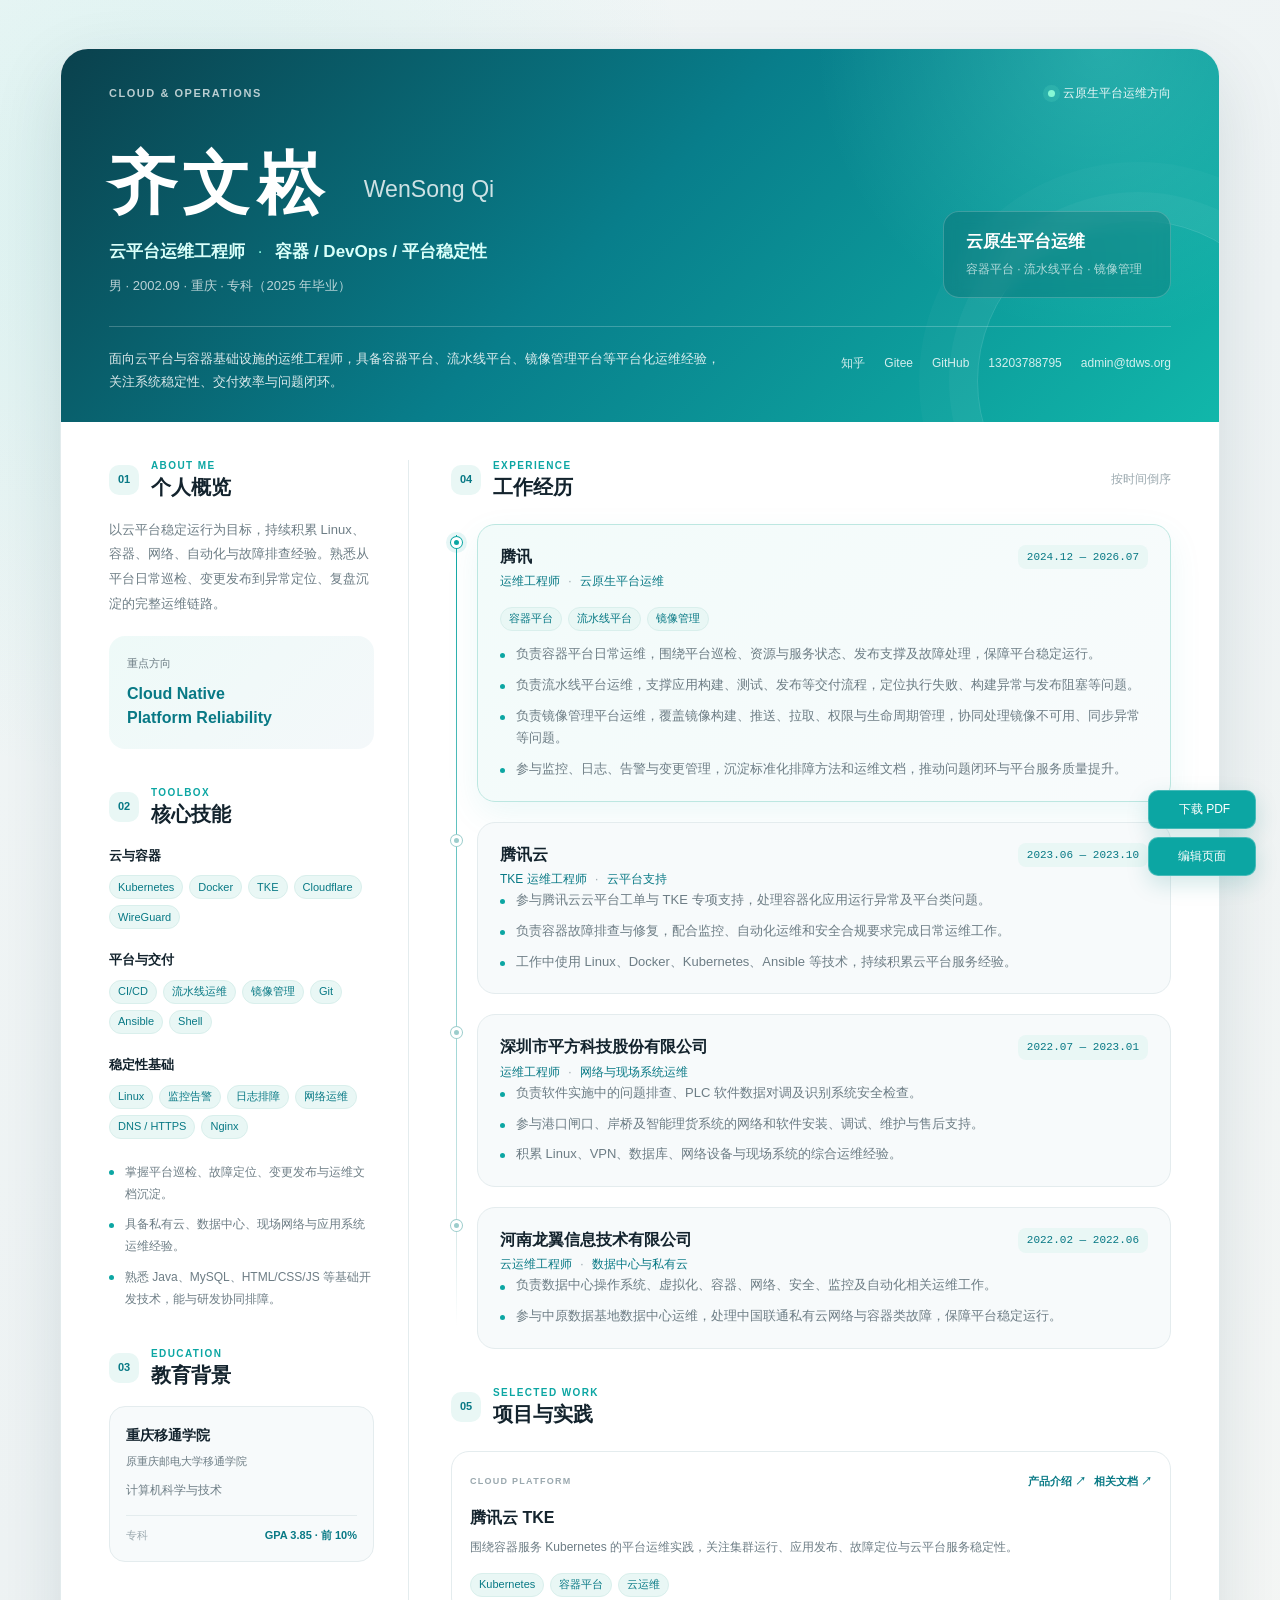
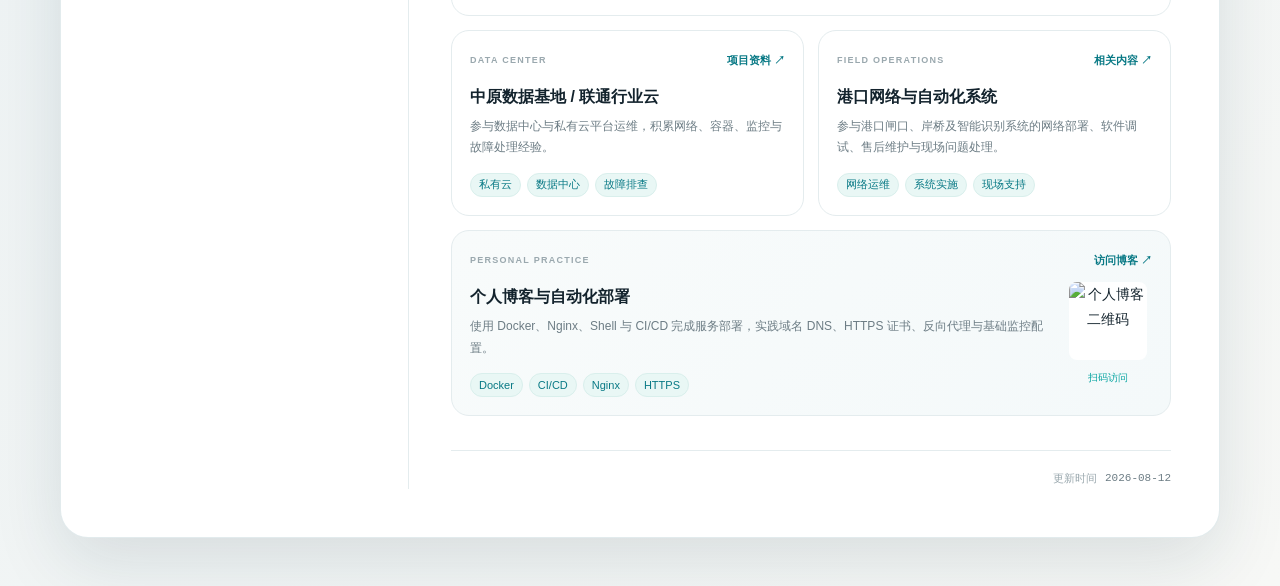
==== src/index.html @ b8928342 "Refresh resume for cloud operations role" ====
<!doctype html>
<html lang="zh-CN">

<head>
  <meta charset="UTF-8">
  <meta http-equiv="X-UA-Compatible" content="IE=edge">
  <meta name="viewport" content="width=device-width, initial-scale=1.0">
  <meta name="theme-color" content="#0c9e9f">
  <meta name="description" content="齐文崧的云平台运维工程师简历，关注容器平台、流水线平台、镜像管理与平台稳定性。">
  <title>简历 | 齐文崧 - 云平台运维工程师</title>
  <link rel="stylesheet" href="./css/reset.css">
  <link rel="stylesheet" href="./index.css">
</head>

<body>
  <main class="resume" id="resume">
    <header class="hero">
      <div class="hero-top">
        <span class="eyebrow">CLOUD &amp; OPERATIONS</span>
        <span class="availability"><i></i> 云原生平台运维方向</span>
      </div>

      <div class="hero-main">
        <div class="identity">
          <h1>齐文崧 <span>WenSong Qi</span></h1>
          <p class="hero-role">云平台运维工程师 <b>·</b> 容器 / DevOps / 平台稳定性</p>
          <p class="hero-meta">男 · 2002.09 · 重庆 · 专科（2025 年毕业）</p>
        </div>
        <div class="hero-focus">
          <strong>云原生平台运维</strong>
          <span>容器平台 · 流水线平台 · 镜像管理</span>
        </div>
      </div>

      <div class="hero-bottom">
        <p class="hero-summary">
          面向云平台与容器基础设施的运维工程师，具备容器平台、流水线平台、镜像管理平台等平台化运维经验，关注系统稳定性、交付效率与问题闭环。
        </p>
        <ul class="contact-list" aria-label="联系方式">
          <li>
            <a href="https://www.zhihu.com/people/tdws" target="_blank" rel="noreferrer" aria-label="知乎主页">
              <i class="iconfont icon-zhihu-circle-fill"></i><span>知乎</span>
            </a>
          </li>
          <li>
            <a href="https://gitee.com/wikiq" target="_blank" rel="noreferrer" aria-label="Gitee 主页">
              <i class="iconfont icon-gitee-fill-round"></i><span>Gitee</span>
            </a>
          </li>
          <li>
            <a href="https://github.com/ovws/resume" target="_blank" rel="noreferrer" aria-label="简历 GitHub 仓库">
              <i class="iconfont icon-github"></i><span>GitHub</span>
            </a>
          </li>
          <li>
            <a href="tel:13203788795" aria-label="电话 13203788795">
              <i class="iconfont icon-phone_circle_fill"></i><span>13203788795</span>
            </a>
          </li>
          <li>
            <a href="mailto:admin@tdws.org" aria-label="邮件 admin@tdws.org">
              <i class="iconfont icon-mail4"></i><span>admin@tdws.org</span>
            </a>
          </li>
        </ul>
      </div>
    </header>

    <div class="resume-body">
      <aside class="sidebar">
        <section class="section profile-section" aria-labelledby="profile-title">
          <div class="section-heading">
            <span class="section-index">01</span>
            <div>
              <p class="section-kicker">ABOUT ME</p>
              <h2 id="profile-title">个人概览</h2>
            </div>
          </div>
          <p class="profile-copy">
            以云平台稳定运行为目标，持续积累 Linux、容器、网络、自动化与故障排查经验。熟悉从平台日常巡检、变更发布到异常定位、复盘沉淀的完整运维链路。
          </p>
          <div class="direction-card">
            <span>重点方向</span>
            <strong>Cloud Native<br>Platform Reliability</strong>
          </div>
        </section>

        <section class="section" aria-labelledby="skills-title">
          <div class="section-heading">
            <span class="section-index">02</span>
            <div>
              <p class="section-kicker">TOOLBOX</p>
              <h2 id="skills-title">核心技能</h2>
            </div>
          </div>

          <div class="skill-group">
            <h3>云与容器</h3>
            <div class="skill-tags">
              <span>Kubernetes</span><span>Docker</span><span>TKE</span><span>Cloudflare</span><span>WireGuard</span>
            </div>
          </div>
          <div class="skill-group">
            <h3>平台与交付</h3>
            <div class="skill-tags">
              <span>CI/CD</span><span>流水线运维</span><span>镜像管理</span><span>Git</span><span>Ansible</span><span>Shell</span>
            </div>
          </div>
          <div class="skill-group">
            <h3>稳定性基础</h3>
            <div class="skill-tags">
              <span>Linux</span><span>监控告警</span><span>日志排障</span><span>网络运维</span><span>DNS / HTTPS</span><span>Nginx</span>
            </div>
          </div>
          <ul class="skill-list">
            <li>掌握平台巡检、故障定位、变更发布与运维文档沉淀。</li>
            <li>具备私有云、数据中心、现场网络与应用系统运维经验。</li>
            <li>熟悉 Java、MySQL、HTML/CSS/JS 等基础开发技术，能与研发协同排障。</li>
          </ul>
        </section>

        <section class="section education-section" aria-labelledby="education-title">
          <div class="section-heading">
            <span class="section-index">03</span>
            <div>
              <p class="section-kicker">EDUCATION</p>
              <h2 id="education-title">教育背景</h2>
            </div>
          </div>
          <div class="education-card">
            <a href="https://www.cqytu.com/about/" target="_blank" rel="noreferrer">
              重庆移通学院<br><span>原重庆邮电大学移通学院</span>
            </a>
            <p>计算机科学与技术</p>
            <div class="education-meta"><span>专科</span><strong>GPA 3.85 · 前 10%</strong></div>
          </div>
        </section>
      </aside>

      <div class="main-column">
        <section class="section experience-section" id="experience" aria-labelledby="experience-title">
          <div class="section-heading section-heading-main">
            <span class="section-index">04</span>
            <div>
              <p class="section-kicker">EXPERIENCE</p>
              <h2 id="experience-title">工作经历</h2>
            </div>
            <span class="section-note">按时间倒序</span>
          </div>

          <div class="timeline">
            <article class="timeline-item featured">
              <span class="timeline-dot"></span>
              <div class="timeline-card">
                <div class="card-head">
                  <div>
                    <h3>腾讯</h3>
                    <p>运维工程师 <span>·</span> 云原生平台运维</p>
                  </div>
                  <time>2024.12 — 2026.07</time>
                </div>
                <div class="tag-row"><span>容器平台</span><span>流水线平台</span><span>镜像管理</span></div>
                <ul class="detail-list">
                  <li>负责容器平台日常运维，围绕平台巡检、资源与服务状态、发布支撑及故障处理，保障平台稳定运行。</li>
                  <li>负责流水线平台运维，支撑应用构建、测试、发布等交付流程，定位执行失败、构建异常与发布阻塞等问题。</li>
                  <li>负责镜像管理平台运维，覆盖镜像构建、推送、拉取、权限与生命周期管理，协同处理镜像不可用、同步异常等问题。</li>
                  <li>参与监控、日志、告警与变更管理，沉淀标准化排障方法和运维文档，推动问题闭环与平台服务质量提升。</li>
                </ul>
              </div>
            </article>

            <article class="timeline-item">
              <span class="timeline-dot"></span>
              <div class="timeline-card">
                <div class="card-head">
                  <div>
                    <h3>腾讯云</h3>
                    <p>TKE 运维工程师 <span>·</span> 云平台支持</p>
                  </div>
                  <time>2023.06 — 2023.10</time>
                </div>
                <ul class="detail-list">
                  <li>参与腾讯云云平台工单与 TKE 专项支持，处理容器化应用运行异常及平台类问题。</li>
                  <li>负责容器故障排查与修复，配合监控、自动化运维和安全合规要求完成日常运维工作。</li>
                  <li>工作中使用 Linux、Docker、Kubernetes、Ansible 等技术，持续积累云平台服务经验。</li>
                </ul>
              </div>
            </article>

            <article class="timeline-item">
              <span class="timeline-dot"></span>
              <div class="timeline-card">
                <div class="card-head">
                  <div>
                    <h3>深圳市平方科技股份有限公司</h3>
                    <p>运维工程师 <span>·</span> 网络与现场系统运维</p>
                  </div>
                  <time>2022.07 — 2023.01</time>
                </div>
                <ul class="detail-list">
                  <li>负责软件实施中的问题排查、PLC 软件数据对调及识别系统安全检查。</li>
                  <li>参与港口闸口、岸桥及智能理货系统的网络和软件安装、调试、维护与售后支持。</li>
                  <li>积累 Linux、VPN、数据库、网络设备与现场系统的综合运维经验。</li>
                </ul>
              </div>
            </article>

            <article class="timeline-item">
              <span class="timeline-dot"></span>
              <div class="timeline-card">
                <div class="card-head">
                  <div>
                    <h3>河南龙翼信息技术有限公司</h3>
                    <p>云运维工程师 <span>·</span> 数据中心与私有云</p>
                  </div>
                  <time>2022.02 — 2022.06</time>
                </div>
                <ul class="detail-list">
                  <li>负责数据中心操作系统、虚拟化、容器、网络、安全、监控及自动化相关运维工作。</li>
                  <li>参与中原数据基地数据中心运维，处理中国联通私有云网络与容器类故障，保障平台稳定运行。</li>
                </ul>
              </div>
            </article>
          </div>
        </section>

        <section class="section projects-section" id="projects" aria-labelledby="projects-title">
          <div class="section-heading section-heading-main">
            <span class="section-index">05</span>
            <div>
              <p class="section-kicker">SELECTED WORK</p>
              <h2 id="projects-title">项目与实践</h2>
            </div>
          </div>

          <div class="project-grid">
            <article class="project-card project-card-wide">
              <div class="project-card-top">
                <span class="project-type">CLOUD PLATFORM</span>
                <div class="project-links">
                  <a href="https://cloud.tencent.com/product/tke" target="_blank" rel="noreferrer">产品介绍 ↗</a>
                  <a href="https://cloud.tencent.com/document/product/457/32316" target="_blank" rel="noreferrer">相关文档 ↗</a>
                </div>
              </div>
              <h3>腾讯云 TKE</h3>
              <p>围绕容器服务 Kubernetes 的平台运维实践，关注集群运行、应用发布、故障定位与云平台服务稳定性。</p>
              <div class="tag-row"><span>Kubernetes</span><span>容器平台</span><span>云运维</span></div>
            </article>

            <article class="project-card">
              <div class="project-card-top">
                <span class="project-type">DATA CENTER</span>
                <div class="project-links"><a href="https://www.hnti.cn/a/204" target="_blank" rel="noreferrer">项目资料 ↗</a></div>
              </div>
              <h3>中原数据基地 / 联通行业云</h3>
              <p>参与数据中心与私有云平台运维，积累网络、容器、监控与故障处理经验。</p>
              <div class="tag-row"><span>私有云</span><span>数据中心</span><span>故障排查</span></div>
            </article>

            <article class="project-card">
              <div class="project-card-top">
                <span class="project-type">FIELD OPERATIONS</span>
                <div class="project-links"><a href="https://www.sz.gov.cn/cn/xxgk/zfxxgj/tpxw/content/post_10830443.html" target="_blank" rel="noreferrer">相关内容 ↗</a></div>
              </div>
              <h3>港口网络与自动化系统</h3>
              <p>参与港口闸口、岸桥及智能识别系统的网络部署、软件调试、售后维护与现场问题处理。</p>
              <div class="tag-row"><span>网络运维</span><span>系统实施</span><span>现场支持</span></div>
            </article>

            <article class="project-card project-card-wide project-card-blog">
              <div class="project-card-top">
                <span class="project-type">PERSONAL PRACTICE</span>
                <div class="project-links"><a href="https://www.loser.dev/" target="_blank" rel="noreferrer">访问博客 ↗</a></div>
              </div>
              <div class="blog-content">
                <div>
                  <h3>个人博客与自动化部署</h3>
                  <p>使用 Docker、Nginx、Shell 与 CI/CD 完成服务部署，实践域名 DNS、HTTPS 证书、反向代理与基础监控配置。</p>
                  <div class="tag-row"><span>Docker</span><span>CI/CD</span><span>Nginx</span><span>HTTPS</span></div>
                </div>
                <div class="qr-box">
                  <img src="img/resume/dasabi.png" alt="个人博客二维码">
                  <span>扫码访问</span>
                </div>
              </div>
            </article>
          </div>
        </section>

        <footer class="resume-footer">
          <span>更新时间</span>
          <strong id="updateTime">2026-08-12</strong>
        </footer>
      </div>
    </div>
  </main>

  <div class="action-bar" aria-label="简历操作">
    <a class="action-button" href="./QiWenSong-yunwei.pdf" download>
      <i class="iconfont icon-pdf"></i>下载 PDF
    </a>
    <button class="action-button edit" type="button">编辑页面</button>
  </div>

  <script src="./index.js"></script>
</body>

</html>
---- src/index.css ----
@import "iconfont/iconfont.css";

:root {
  --accent: #0ca6a3;
  --accent-dark: #087985;
  --accent-soft: #e9f7f5;
  --ink: #13232d;
  --muted: #6d7d85;
  --muted-light: #9aa8ae;
  --line: #e4ecee;
  --surface: #f7fafb;
  --white: #ffffff;
  --shadow: 0 24px 70px rgba(20, 53, 62, 0.12);
}

* {
  box-sizing: border-box;
}

html {
  scroll-behavior: smooth;
}

body {
  min-width: 320px;
  margin: 0;
  padding: 48px 20px;
  color: var(--ink);
  background:
    radial-gradient(circle at 12% 10%, rgba(42, 207, 191, 0.12), transparent 25%),
    linear-gradient(135deg, #f2f7f7 0%, #eef3f4 45%, #f7f8f6 100%);
  font-family: Inter, "PingFang SC", "Microsoft YaHei", "Helvetica Neue", Arial, sans-serif;
  font-size: 14px;
  line-height: 1.75;
  -webkit-font-smoothing: antialiased;
}

a {
  color: inherit;
  text-decoration: none;
}

button {
  font: inherit;
}

.resume {
  position: relative;
  max-width: 1160px;
  margin: 0 auto;
  overflow: hidden;
  border: 1px solid rgba(223, 233, 235, 0.9);
  border-radius: 28px;
  background: var(--white);
  box-shadow: var(--shadow);
}

.hero {
  position: relative;
  overflow: hidden;
  padding: 34px 48px 28px;
  color: var(--white);
  background:
    radial-gradient(circle at 90% 0%, rgba(133, 255, 238, 0.22), transparent 26%),
    linear-gradient(135deg, #0a414d 0%, #087e8b 48%, #11b7aa 100%);
}

.hero::after {
  position: absolute;
  right: -80px;
  bottom: -120px;
  width: 320px;
  height: 320px;
  border: 1px solid rgba(255, 255, 255, 0.14);
  border-radius: 50%;
  content: "";
  box-shadow: 0 0 0 28px rgba(255, 255, 255, 0.035), 0 0 0 58px rgba(255, 255, 255, 0.025);
}

.hero-top,
.hero-main,
.hero-bottom {
  position: relative;
  z-index: 1;
}

.hero-top,
.hero-bottom {
  display: flex;
  align-items: center;
  justify-content: space-between;
  gap: 24px;
}

.eyebrow,
.project-type,
.section-kicker {
  letter-spacing: 0.14em;
  text-transform: uppercase;
}

.eyebrow {
  color: rgba(255, 255, 255, 0.72);
  font-size: 11px;
  font-weight: 700;
}

.availability {
  display: inline-flex;
  align-items: center;
  gap: 8px;
  color: rgba(255, 255, 255, 0.9);
  font-size: 12px;
}

.availability i {
  display: inline-block;
  width: 7px;
  height: 7px;
  border-radius: 50%;
  background: #86f8d5;
  box-shadow: 0 0 0 5px rgba(134, 248, 213, 0.12);
}

.hero-main {
  display: grid;
  grid-template-columns: minmax(0, 1fr) auto;
  align-items: end;
  gap: 32px;
  padding: 44px 0 28px;
}

.identity h1 {
  margin: 0;
  font-size: clamp(42px, 6vw, 68px);
  font-weight: 700;
  letter-spacing: 0.08em;
  line-height: 1.05;
}

.identity h1 span {
  margin-left: 10px;
  color: rgba(255, 255, 255, 0.8);
  font-size: 0.34em;
  font-weight: 400;
  letter-spacing: 0;
  vertical-align: middle;
}

.hero-role {
  margin: 18px 0 8px;
  color: #d9fffa;
  font-size: 17px;
  font-weight: 600;
}

.hero-role b {
  padding: 0 8px;
  color: #85f8df;
  font-weight: 400;
}

.hero-meta {
  margin: 0;
  color: rgba(255, 255, 255, 0.72);
  font-size: 13px;
}

.hero-focus {
  min-width: 228px;
  padding: 18px 22px;
  border: 1px solid rgba(255, 255, 255, 0.2);
  border-radius: 16px;
  background: rgba(0, 46, 55, 0.18);
  backdrop-filter: blur(8px);
}

.hero-focus strong,
.hero-focus span {
  display: block;
}

.hero-focus strong {
  font-size: 17px;
  line-height: 1.4;
}

.hero-focus span {
  margin-top: 6px;
  color: rgba(255, 255, 255, 0.68);
  font-size: 12px;
  line-height: 1.6;
}

.hero-bottom {
  padding-top: 20px;
  border-top: 1px solid rgba(255, 255, 255, 0.22);
  align-items: flex-start;
}

.hero-summary {
  max-width: 620px;
  margin: 0;
  color: rgba(255, 255, 255, 0.86);
  font-size: 13px;
  line-height: 1.8;
}

.contact-list {
  display: flex;
  flex-wrap: wrap;
  justify-content: flex-end;
  gap: 8px 14px;
  max-width: 370px;
  margin: 0;
  padding: 0;
  list-style: none;
}

.contact-list a {
  display: inline-flex;
  align-items: center;
  gap: 5px;
  color: rgba(255, 255, 255, 0.82);
  font-size: 12px;
  transition: color 0.2s ease, transform 0.2s ease;
}

.contact-list a:hover {
  color: var(--white);
  transform: translateY(-1px);
}

.contact-list i {
  font-size: 17px;
}

.resume-body {
  display: grid;
  grid-template-columns: 300px minmax(0, 1fr);
  gap: 0;
  padding: 38px 48px 48px;
}

.sidebar {
  padding-right: 34px;
  border-right: 1px solid var(--line);
}

.main-column {
  min-width: 0;
  padding-left: 42px;
}

.section + .section {
  margin-top: 38px;
}

.section-heading {
  display: flex;
  align-items: center;
  gap: 12px;
  margin-bottom: 18px;
}

.section-heading-main {
  margin-bottom: 24px;
}

.section-index {
  display: inline-flex;
  align-items: center;
  justify-content: center;
  width: 30px;
  height: 30px;
  flex: 0 0 30px;
  border-radius: 10px;
  color: var(--accent-dark);
  background: var(--accent-soft);
  font-size: 11px;
  font-weight: 700;
}

.section-kicker {
  margin: 0 0 2px;
  color: var(--accent);
  font-size: 10px;
  font-weight: 700;
  line-height: 1.2;
}

.section-heading h2 {
  margin: 0;
  color: var(--ink);
  font-size: 20px;
  font-weight: 700;
  line-height: 1.3;
}

.section-note {
  margin-left: auto;
  color: var(--muted-light);
  font-size: 12px;
}

.profile-copy {
  margin: 0;
  color: var(--muted);
  font-size: 13px;
  line-height: 1.9;
}

.direction-card {
  margin-top: 20px;
  padding: 18px;
  border-radius: 16px;
  background: linear-gradient(135deg, #eefaf8 0%, #f4f8fa 100%);
}

.direction-card span {
  display: block;
  margin-bottom: 8px;
  color: var(--muted);
  font-size: 11px;
}

.direction-card strong {
  color: var(--accent-dark);
  font-size: 16px;
  line-height: 1.45;
}

.skill-group + .skill-group {
  margin-top: 20px;
}

.skill-group h3 {
  margin: 0 0 8px;
  color: var(--ink);
  font-size: 13px;
  font-weight: 700;
}

.skill-tags,
.tag-row {
  display: flex;
  flex-wrap: wrap;
  gap: 6px;
}

.skill-tags span,
.tag-row span {
  display: inline-flex;
  align-items: center;
  min-height: 24px;
  padding: 2px 8px;
  border: 1px solid #d9efec;
  border-radius: 999px;
  color: var(--accent-dark);
  background: var(--accent-soft);
  font-size: 11px;
  line-height: 1.4;
}

.skill-list,
.detail-list {
  margin: 0;
  padding: 0;
  list-style: none;
}

.skill-list {
  margin-top: 22px;
}

.skill-list li,
.detail-list li {
  position: relative;
  padding-left: 16px;
  color: var(--muted);
}

.skill-list li {
  font-size: 12px;
  line-height: 1.85;
}

.skill-list li + li,
.detail-list li + li {
  margin-top: 8px;
}

.skill-list li::before,
.detail-list li::before {
  position: absolute;
  top: 0.78em;
  left: 0;
  width: 5px;
  height: 5px;
  border-radius: 50%;
  background: var(--accent);
  content: "";
}

.education-card {
  padding: 16px;
  border: 1px solid var(--line);
  border-radius: 16px;
  background: var(--surface);
}

.education-card a {
  color: var(--ink);
  font-size: 14px;
  font-weight: 700;
  line-height: 1.6;
}

.education-card a:hover {
  color: var(--accent-dark);
}

.education-card a span {
  color: var(--muted);
  font-size: 11px;
  font-weight: 400;
}

.education-card p {
  margin: 8px 0 14px;
  color: var(--muted);
  font-size: 12px;
}

.education-meta {
  display: flex;
  justify-content: space-between;
  gap: 10px;
  padding-top: 10px;
  border-top: 1px solid var(--line);
  color: var(--muted-light);
  font-size: 11px;
}

.education-meta strong {
  color: var(--accent-dark);
  font-weight: 700;
}

.timeline {
  position: relative;
}

.timeline::before {
  position: absolute;
  top: 11px;
  bottom: 24px;
  left: 5px;
  width: 1px;
  background: linear-gradient(to bottom, var(--accent), #d8e9e9 88%, transparent);
  content: "";
}

.timeline-item {
  position: relative;
  padding: 0 0 20px 26px;
}

.timeline-item:last-child {
  padding-bottom: 0;
}

.timeline-dot {
  position: absolute;
  top: 13px;
  left: 0;
  width: 11px;
  height: 11px;
  border: 3px solid var(--white);
  border-radius: 50%;
  background: #9ccdcc;
  box-shadow: 0 0 0 1px #9ccdcc;
}

.timeline-item.featured .timeline-dot {
  background: var(--accent);
  box-shadow: 0 0 0 1px var(--accent), 0 0 0 5px rgba(12, 166, 163, 0.1);
}

.timeline-card {
  padding: 20px 22px;
  border: 1px solid var(--line);
  border-radius: 18px;
  background: var(--surface);
  transition: border-color 0.2s ease, box-shadow 0.2s ease, transform 0.2s ease;
}

.timeline-card:hover,
.project-card:hover {
  border-color: #b9dfdb;
  box-shadow: 0 12px 28px rgba(15, 108, 111, 0.08);
  transform: translateY(-2px);
}

.timeline-item.featured .timeline-card {
  border-color: #bce7e1;
  background: linear-gradient(135deg, #f2fbfa 0%, #f8fbfc 100%);
  box-shadow: 0 12px 34px rgba(12, 166, 163, 0.08);
}

.card-head {
  display: flex;
  align-items: flex-start;
  justify-content: space-between;
  gap: 20px;
}

.card-head h3,
.project-card h3 {
  margin: 0;
  color: var(--ink);
  font-size: 16px;
  font-weight: 700;
  line-height: 1.45;
}

.card-head p {
  margin: 4px 0 0;
  color: var(--accent-dark);
  font-size: 12px;
  line-height: 1.6;
}

.card-head p span {
  padding: 0 5px;
  color: var(--muted-light);
}

.card-head time {
  flex: 0 0 auto;
  padding: 4px 9px;
  border-radius: 8px;
  color: var(--accent-dark);
  background: var(--accent-soft);
  font-family: "SFMono-Regular", Consolas, monospace;
  font-size: 11px;
  line-height: 1.5;
  white-space: nowrap;
}

.timeline-card .tag-row {
  margin: 16px 0 12px;
}

.detail-list li {
  font-size: 13px;
  line-height: 1.75;
}

.projects-section {
  margin-top: 44px;
}

.project-grid {
  display: grid;
  grid-template-columns: repeat(2, minmax(0, 1fr));
  gap: 14px;
}

.project-card {
  min-width: 0;
  padding: 18px;
  border: 1px solid var(--line);
  border-radius: 18px;
  background: var(--white);
  transition: border-color 0.2s ease, box-shadow 0.2s ease, transform 0.2s ease;
}

.project-card-wide {
  grid-column: span 2;
}

.project-card-top {
  display: flex;
  align-items: center;
  justify-content: space-between;
  gap: 10px;
  min-height: 24px;
}

.project-type {
  color: var(--muted-light);
  font-size: 9px;
  font-weight: 700;
}

.project-links {
  display: flex;
  flex-wrap: wrap;
  justify-content: flex-end;
  gap: 8px;
}

.project-links a {
  color: var(--accent-dark);
  font-size: 11px;
  font-weight: 600;
}

.project-links a:hover {
  text-decoration: underline;
}

.project-card h3 {
  margin-top: 12px;
}

.project-card p {
  margin: 8px 0 14px;
  color: var(--muted);
  font-size: 12px;
  line-height: 1.8;
}

.project-card-blog {
  background: linear-gradient(135deg, #f8fbfb, #f4f9fa);
}

.blog-content {
  display: grid;
  grid-template-columns: minmax(0, 1fr) 88px;
  align-items: center;
  gap: 18px;
}

.qr-box {
  text-align: center;
}

.qr-box img {
  display: block;
  width: 78px;
  height: 78px;
  margin: 0 auto 4px;
  border-radius: 8px;
  background: var(--white);
}

.qr-box span {
  color: var(--accent);
  font-size: 10px;
}

.resume-footer {
  display: flex;
  justify-content: flex-end;
  gap: 8px;
  margin-top: 34px;
  padding-top: 18px;
  border-top: 1px solid var(--line);
  color: var(--muted-light);
  font-size: 11px;
}

.resume-footer strong {
  color: var(--muted);
  font-family: "SFMono-Regular", Consolas, monospace;
  font-weight: 500;
}

.action-bar {
  position: fixed;
  right: 24px;
  bottom: 24px;
  z-index: 10;
  display: flex;
  flex-direction: column;
  gap: 8px;
}

.action-button {
  display: inline-flex;
  align-items: center;
  justify-content: center;
  min-width: 108px;
  padding: 8px 13px;
  border: 1px solid rgba(255, 255, 255, 0.24);
  border-radius: 10px;
  color: var(--white);
  background: var(--accent);
  box-shadow: 0 8px 22px rgba(12, 126, 128, 0.18);
  cursor: pointer;
  font-size: 12px;
  transition: transform 0.2s ease, background 0.2s ease;
}

.action-button:hover {
  background: var(--accent-dark);
  transform: translateY(-2px);
}

.action-button i {
  margin-right: 5px;
  font-size: 15px;
}

.action-button.on-edit {
  color: var(--ink);
  background: #edf1f2;
  box-shadow: none;
}

@media (max-width: 980px) {
  body {
    padding: 0;
  }

  .resume {
    border-radius: 0;
  }

  .resume-body {
    grid-template-columns: 1fr;
  }

  .sidebar {
    padding-right: 0;
    padding-bottom: 34px;
    border-right: 0;
    border-bottom: 1px solid var(--line);
  }

  .main-column {
    padding-top: 38px;
    padding-left: 0;
  }
}

@media (max-width: 680px) {
  body {
    font-size: 13px;
  }

  .hero {
    padding: 28px 22px 24px;
  }

  .hero-top,
  .hero-bottom {
    align-items: flex-start;
    flex-direction: column;
    gap: 12px;
  }

  .hero-main {
    grid-template-columns: 1fr;
    gap: 20px;
    padding: 40px 0 24px;
  }

  .identity h1 {
    font-size: 46px;
  }

  .identity h1 span {
    display: block;
    margin: 10px 0 0;
    font-size: 20px;
  }

  .hero-role {
    font-size: 15px;
  }

  .hero-focus {
    min-width: 0;
  }

  .hero-summary {
    font-size: 12px;
  }

  .contact-list {
    justify-content: flex-start;
    max-width: none;
  }

  .contact-list a span {
    display: none;
  }

  .contact-list a {
    justify-content: center;
    width: 34px;
    height: 34px;
    border: 1px solid rgba(255, 255, 255, 0.2);
    border-radius: 10px;
  }

  .resume-body {
    padding: 30px 22px 40px;
  }

  .main-column {
    padding-top: 30px;
  }

  .section + .section,
  .projects-section {
    margin-top: 32px;
  }

  .section-heading-main {
    margin-bottom: 18px;
  }

  .card-head {
    display: block;
  }

  .card-head time {
    display: inline-block;
    margin-top: 10px;
  }

  .timeline-card {
    padding: 17px;
  }

  .detail-list li {
    font-size: 12px;
  }

  .project-grid {
    grid-template-columns: 1fr;
  }

  .project-card-wide {
    grid-column: span 1;
  }

  .project-card-top {
    align-items: flex-start;
    flex-direction: column;
  }

  .project-links {
    justify-content: flex-start;
  }

  .blog-content {
    grid-template-columns: minmax(0, 1fr) 78px;
    gap: 10px;
  }

  .qr-box img {
    width: 66px;
    height: 66px;
  }

  .action-bar {
    right: 12px;
    bottom: 12px;
  }

  .action-button {
    min-width: 94px;
    padding: 7px 10px;
    font-size: 11px;
  }
}

@media print {
  @page {
    size: A4;
    margin: 12mm;
  }

  body {
    padding: 0;
    background: var(--white);
  }

  .resume {
    max-width: none;
    border: 0;
    border-radius: 0;
    box-shadow: none;
  }

  .hero {
    print-color-adjust: exact;
    -webkit-print-color-adjust: exact;
  }

  .action-bar {
    display: none;
  }

  .timeline-card,
  .project-card,
  .direction-card,
  .education-card {
    break-inside: avoid;
    box-shadow: none;
  }

  .timeline-card:hover,
  .project-card:hover {
    transform: none;
  }
}
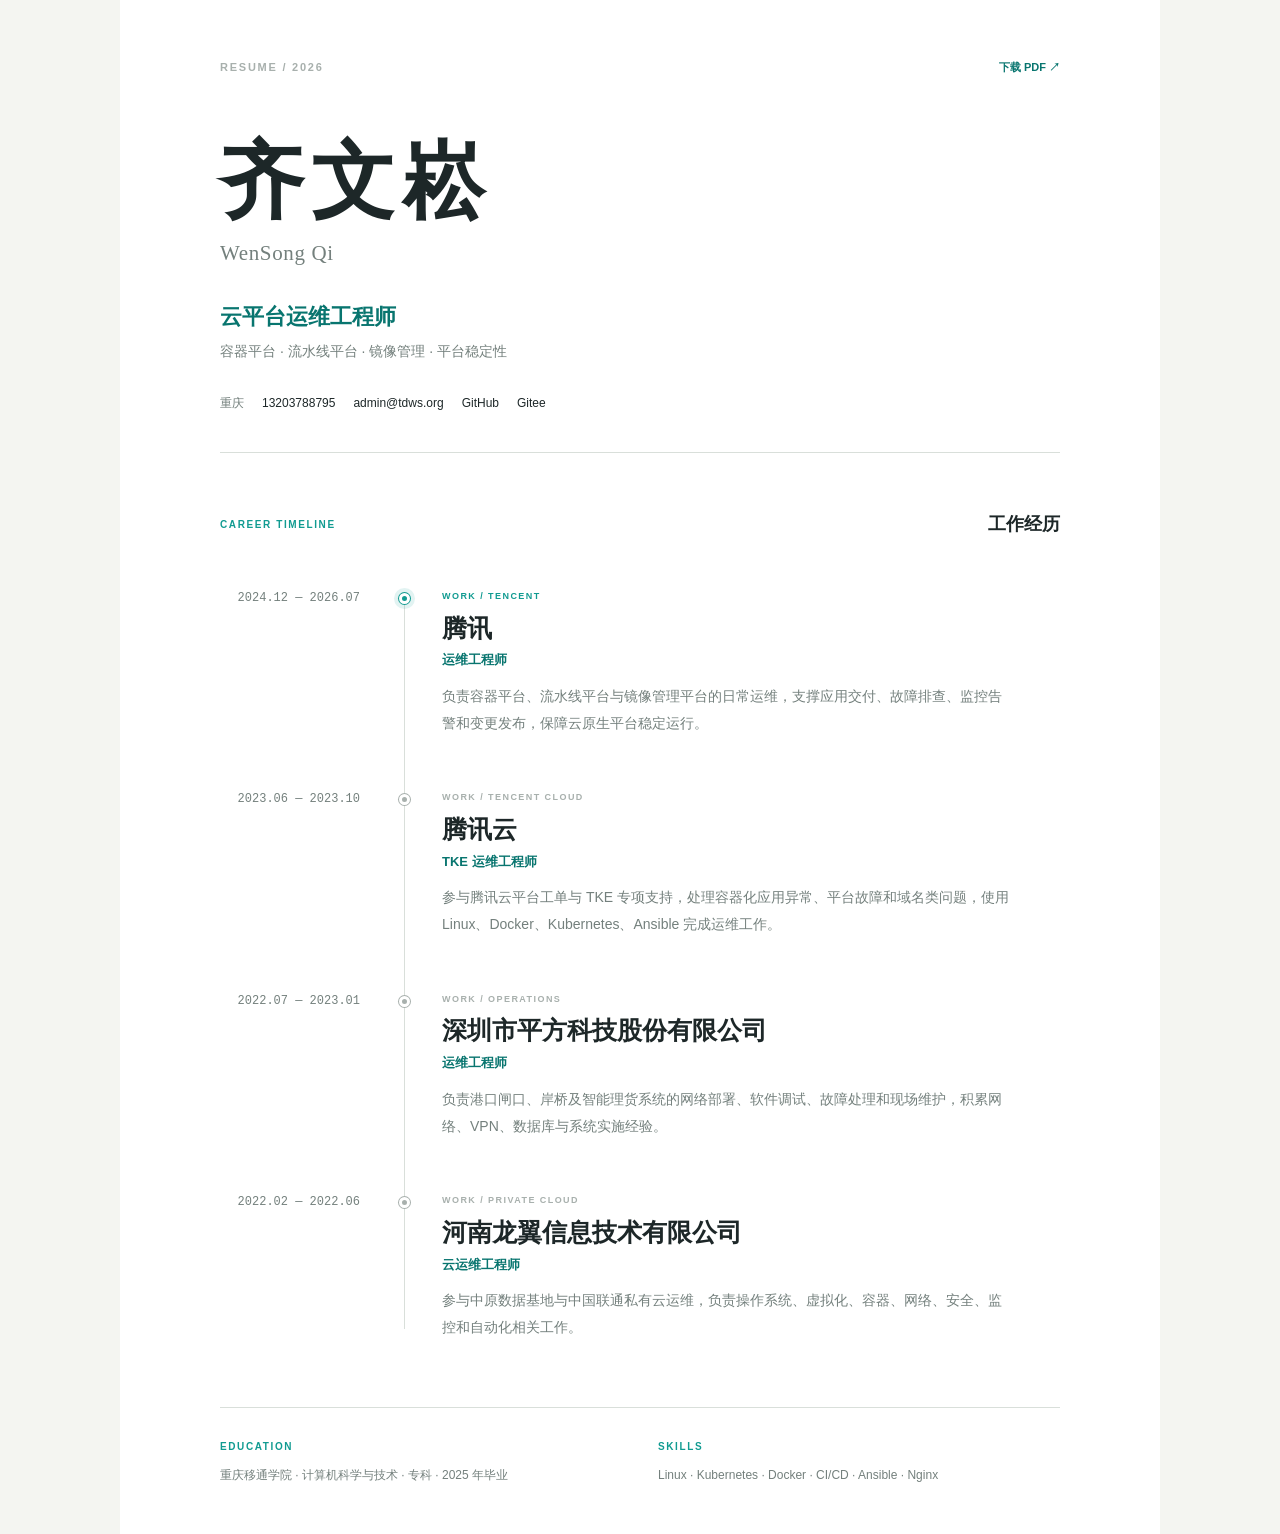
==== commit 8cf5244e: "Simplify resume into a timeline" ====
--- a/src/index.html
+++ b/src/index.html
@@ -3,306 +3,99 @@
 
 <head>
   <meta charset="UTF-8">
-  <meta http-equiv="X-UA-Compatible" content="IE=edge">
   <meta name="viewport" content="width=device-width, initial-scale=1.0">
-  <meta name="theme-color" content="#0c9e9f">
-  <meta name="description" content="齐文崧的云平台运维工程师简历，关注容器平台、流水线平台、镜像管理与平台稳定性。">
-  <title>简历 | 齐文崧 - 云平台运维工程师</title>
-  <link rel="stylesheet" href="./css/reset.css">
+  <meta name="theme-color" content="#f4f5f1">
+  <meta name="description" content="齐文崧的云平台运维工程师职业时间轴。">
+  <title>齐文崧 | 云平台运维工程师</title>
   <link rel="stylesheet" href="./index.css">
 </head>
 
 <body>
-  <main class="resume" id="resume">
-    <header class="hero">
-      <div class="hero-top">
-        <span class="eyebrow">CLOUD &amp; OPERATIONS</span>
-        <span class="availability"><i></i> 云原生平台运维方向</span>
+  <main class="timeline-page">
+    <header class="intro">
+      <div class="intro-topline">
+        <span>RESUME / 2026</span>
+        <a href="./QiWenSong-yunwei.pdf" download>下载 PDF ↗</a>
       </div>
 
-      <div class="hero-main">
-        <div class="identity">
-          <h1>齐文崧 <span>WenSong Qi</span></h1>
-          <p class="hero-role">云平台运维工程师 <b>·</b> 容器 / DevOps / 平台稳定性</p>
-          <p class="hero-meta">男 · 2002.09 · 重庆 · 专科（2025 年毕业）</p>
-        </div>
-        <div class="hero-focus">
-          <strong>云原生平台运维</strong>
-          <span>容器平台 · 流水线平台 · 镜像管理</span>
-        </div>
-      </div>
+      <h1>齐文崧</h1>
+      <p class="name-en">WenSong Qi</p>
+      <p class="role">云平台运维工程师</p>
+      <p class="focus">容器平台 · 流水线平台 · 镜像管理 · 平台稳定性</p>
 
-      <div class="hero-bottom">
-        <p class="hero-summary">
-          面向云平台与容器基础设施的运维工程师，具备容器平台、流水线平台、镜像管理平台等平台化运维经验，关注系统稳定性、交付效率与问题闭环。
-        </p>
-        <ul class="contact-list" aria-label="联系方式">
-          <li>
-            <a href="https://www.zhihu.com/people/tdws" target="_blank" rel="noreferrer" aria-label="知乎主页">
-              <i class="iconfont icon-zhihu-circle-fill"></i><span>知乎</span>
-            </a>
-          </li>
-          <li>
-            <a href="https://gitee.com/wikiq" target="_blank" rel="noreferrer" aria-label="Gitee 主页">
-              <i class="iconfont icon-gitee-fill-round"></i><span>Gitee</span>
-            </a>
-          </li>
-          <li>
-            <a href="https://github.com/ovws/resume" target="_blank" rel="noreferrer" aria-label="简历 GitHub 仓库">
-              <i class="iconfont icon-github"></i><span>GitHub</span>
-            </a>
-          </li>
-          <li>
-            <a href="tel:13203788795" aria-label="电话 13203788795">
-              <i class="iconfont icon-phone_circle_fill"></i><span>13203788795</span>
-            </a>
-          </li>
-          <li>
-            <a href="mailto:admin@tdws.org" aria-label="邮件 admin@tdws.org">
-              <i class="iconfont icon-mail4"></i><span>admin@tdws.org</span>
-            </a>
-          </li>
-        </ul>
+      <div class="contact-line">
+        <span>重庆</span>
+        <a href="tel:13203788795">13203788795</a>
+        <a href="mailto:admin@tdws.org">admin@tdws.org</a>
+        <a href="https://github.com/ovws/resume" target="_blank" rel="noreferrer">GitHub</a>
+        <a href="https://gitee.com/wikiq" target="_blank" rel="noreferrer">Gitee</a>
       </div>
     </header>
 
-    <div class="resume-body">
-      <aside class="sidebar">
-        <section class="section profile-section" aria-labelledby="profile-title">
-          <div class="section-heading">
-            <span class="section-index">01</span>
-            <div>
-              <p class="section-kicker">ABOUT ME</p>
-              <h2 id="profile-title">个人概览</h2>
-            </div>
+    <section class="timeline" aria-labelledby="timeline-title">
+      <div class="timeline-heading">
+        <span class="timeline-label">CAREER TIMELINE</span>
+        <h2 id="timeline-title">工作经历</h2>
+      </div>
+
+      <div class="timeline-list">
+        <article class="timeline-entry current">
+          <time datetime="2024-12">2024.12 — 2026.07</time>
+          <span class="timeline-dot" aria-hidden="true"></span>
+          <div class="entry-content">
+            <p class="entry-type">WORK / TENCENT</p>
+            <h3>腾讯</h3>
+            <p class="entry-role">运维工程师</p>
+            <p class="entry-summary">负责容器平台、流水线平台与镜像管理平台的日常运维，支撑应用交付、故障排查、监控告警和变更发布，保障云原生平台稳定运行。</p>
           </div>
-          <p class="profile-copy">
-            以云平台稳定运行为目标，持续积累 Linux、容器、网络、自动化与故障排查经验。熟悉从平台日常巡检、变更发布到异常定位、复盘沉淀的完整运维链路。
-          </p>
-          <div class="direction-card">
-            <span>重点方向</span>
-            <strong>Cloud Native<br>Platform Reliability</strong>
+        </article>
+
+        <article class="timeline-entry">
+          <time datetime="2023-06">2023.06 — 2023.10</time>
+          <span class="timeline-dot" aria-hidden="true"></span>
+          <div class="entry-content">
+            <p class="entry-type">WORK / TENCENT CLOUD</p>
+            <h3>腾讯云</h3>
+            <p class="entry-role">TKE 运维工程师</p>
+            <p class="entry-summary">参与腾讯云平台工单与 TKE 专项支持，处理容器化应用异常、平台故障和域名类问题，使用 Linux、Docker、Kubernetes、Ansible 完成运维工作。</p>
           </div>
-        </section>
+        </article>
 
-        <section class="section" aria-labelledby="skills-title">
-          <div class="section-heading">
-            <span class="section-index">02</span>
-            <div>
-              <p class="section-kicker">TOOLBOX</p>
-              <h2 id="skills-title">核心技能</h2>
-            </div>
+        <article class="timeline-entry">
+          <time datetime="2022-07">2022.07 — 2023.01</time>
+          <span class="timeline-dot" aria-hidden="true"></span>
+          <div class="entry-content">
+            <p class="entry-type">WORK / OPERATIONS</p>
+            <h3>深圳市平方科技股份有限公司</h3>
+            <p class="entry-role">运维工程师</p>
+            <p class="entry-summary">负责港口闸口、岸桥及智能理货系统的网络部署、软件调试、故障处理和现场维护，积累网络、VPN、数据库与系统实施经验。</p>
           </div>
+        </article>
 
-          <div class="skill-group">
-            <h3>云与容器</h3>
-            <div class="skill-tags">
-              <span>Kubernetes</span><span>Docker</span><span>TKE</span><span>Cloudflare</span><span>WireGuard</span>
-            </div>
+        <article class="timeline-entry">
+          <time datetime="2022-02">2022.02 — 2022.06</time>
+          <span class="timeline-dot" aria-hidden="true"></span>
+          <div class="entry-content">
+            <p class="entry-type">WORK / PRIVATE CLOUD</p>
+            <h3>河南龙翼信息技术有限公司</h3>
+            <p class="entry-role">云运维工程师</p>
+            <p class="entry-summary">参与中原数据基地与中国联通私有云运维，负责操作系统、虚拟化、容器、网络、安全、监控和自动化相关工作。</p>
           </div>
-          <div class="skill-group">
-            <h3>平台与交付</h3>
-            <div class="skill-tags">
-              <span>CI/CD</span><span>流水线运维</span><span>镜像管理</span><span>Git</span><span>Ansible</span><span>Shell</span>
-            </div>
-          </div>
-          <div class="skill-group">
-            <h3>稳定性基础</h3>
-            <div class="skill-tags">
-              <span>Linux</span><span>监控告警</span><span>日志排障</span><span>网络运维</span><span>DNS / HTTPS</span><span>Nginx</span>
-            </div>
-          </div>
-          <ul class="skill-list">
-            <li>掌握平台巡检、故障定位、变更发布与运维文档沉淀。</li>
-            <li>具备私有云、数据中心、现场网络与应用系统运维经验。</li>
-            <li>熟悉 Java、MySQL、HTML/CSS/JS 等基础开发技术，能与研发协同排障。</li>
-          </ul>
-        </section>
+        </article>
+      </div>
+    </section>
 
-        <section class="section education-section" aria-labelledby="education-title">
-          <div class="section-heading">
-            <span class="section-index">03</span>
-            <div>
-              <p class="section-kicker">EDUCATION</p>
-              <h2 id="education-title">教育背景</h2>
-            </div>
-          </div>
-          <div class="education-card">
-            <a href="https://www.cqytu.com/about/" target="_blank" rel="noreferrer">
-              重庆移通学院<br><span>原重庆邮电大学移通学院</span>
-            </a>
-            <p>计算机科学与技术</p>
-            <div class="education-meta"><span>专科</span><strong>GPA 3.85 · 前 10%</strong></div>
-          </div>
-        </section>
-      </aside>
-
-      <div class="main-column">
-        <section class="section experience-section" id="experience" aria-labelledby="experience-title">
-          <div class="section-heading section-heading-main">
-            <span class="section-index">04</span>
-            <div>
-              <p class="section-kicker">EXPERIENCE</p>
-              <h2 id="experience-title">工作经历</h2>
-            </div>
-            <span class="section-note">按时间倒序</span>
-          </div>
-
-          <div class="timeline">
-            <article class="timeline-item featured">
-              <span class="timeline-dot"></span>
-              <div class="timeline-card">
-                <div class="card-head">
-                  <div>
-                    <h3>腾讯</h3>
-                    <p>运维工程师 <span>·</span> 云原生平台运维</p>
-                  </div>
-                  <time>2024.12 — 2026.07</time>
-                </div>
-                <div class="tag-row"><span>容器平台</span><span>流水线平台</span><span>镜像管理</span></div>
-                <ul class="detail-list">
-                  <li>负责容器平台日常运维，围绕平台巡检、资源与服务状态、发布支撑及故障处理，保障平台稳定运行。</li>
-                  <li>负责流水线平台运维，支撑应用构建、测试、发布等交付流程，定位执行失败、构建异常与发布阻塞等问题。</li>
-                  <li>负责镜像管理平台运维，覆盖镜像构建、推送、拉取、权限与生命周期管理，协同处理镜像不可用、同步异常等问题。</li>
-                  <li>参与监控、日志、告警与变更管理，沉淀标准化排障方法和运维文档，推动问题闭环与平台服务质量提升。</li>
-                </ul>
-              </div>
-            </article>
-
-            <article class="timeline-item">
-              <span class="timeline-dot"></span>
-              <div class="timeline-card">
-                <div class="card-head">
-                  <div>
-                    <h3>腾讯云</h3>
-                    <p>TKE 运维工程师 <span>·</span> 云平台支持</p>
-                  </div>
-                  <time>2023.06 — 2023.10</time>
-                </div>
-                <ul class="detail-list">
-                  <li>参与腾讯云云平台工单与 TKE 专项支持，处理容器化应用运行异常及平台类问题。</li>
-                  <li>负责容器故障排查与修复，配合监控、自动化运维和安全合规要求完成日常运维工作。</li>
-                  <li>工作中使用 Linux、Docker、Kubernetes、Ansible 等技术，持续积累云平台服务经验。</li>
-                </ul>
-              </div>
-            </article>
-
-            <article class="timeline-item">
-              <span class="timeline-dot"></span>
-              <div class="timeline-card">
-                <div class="card-head">
-                  <div>
-                    <h3>深圳市平方科技股份有限公司</h3>
-                    <p>运维工程师 <span>·</span> 网络与现场系统运维</p>
-                  </div>
-                  <time>2022.07 — 2023.01</time>
-                </div>
-                <ul class="detail-list">
-                  <li>负责软件实施中的问题排查、PLC 软件数据对调及识别系统安全检查。</li>
-                  <li>参与港口闸口、岸桥及智能理货系统的网络和软件安装、调试、维护与售后支持。</li>
-                  <li>积累 Linux、VPN、数据库、网络设备与现场系统的综合运维经验。</li>
-                </ul>
-              </div>
-            </article>
-
-            <article class="timeline-item">
-              <span class="timeline-dot"></span>
-              <div class="timeline-card">
-                <div class="card-head">
-                  <div>
-                    <h3>河南龙翼信息技术有限公司</h3>
-                    <p>云运维工程师 <span>·</span> 数据中心与私有云</p>
-                  </div>
-                  <time>2022.02 — 2022.06</time>
-                </div>
-                <ul class="detail-list">
-                  <li>负责数据中心操作系统、虚拟化、容器、网络、安全、监控及自动化相关运维工作。</li>
-                  <li>参与中原数据基地数据中心运维，处理中国联通私有云网络与容器类故障，保障平台稳定运行。</li>
-                </ul>
-              </div>
-            </article>
-          </div>
-        </section>
-
-        <section class="section projects-section" id="projects" aria-labelledby="projects-title">
-          <div class="section-heading section-heading-main">
-            <span class="section-index">05</span>
-            <div>
-              <p class="section-kicker">SELECTED WORK</p>
-              <h2 id="projects-title">项目与实践</h2>
-            </div>
-          </div>
-
-          <div class="project-grid">
-            <article class="project-card project-card-wide">
-              <div class="project-card-top">
-                <span class="project-type">CLOUD PLATFORM</span>
-                <div class="project-links">
-                  <a href="https://cloud.tencent.com/product/tke" target="_blank" rel="noreferrer">产品介绍 ↗</a>
-                  <a href="https://cloud.tencent.com/document/product/457/32316" target="_blank" rel="noreferrer">相关文档 ↗</a>
-                </div>
-              </div>
-              <h3>腾讯云 TKE</h3>
-              <p>围绕容器服务 Kubernetes 的平台运维实践，关注集群运行、应用发布、故障定位与云平台服务稳定性。</p>
-              <div class="tag-row"><span>Kubernetes</span><span>容器平台</span><span>云运维</span></div>
-            </article>
-
-            <article class="project-card">
-              <div class="project-card-top">
-                <span class="project-type">DATA CENTER</span>
-                <div class="project-links"><a href="https://www.hnti.cn/a/204" target="_blank" rel="noreferrer">项目资料 ↗</a></div>
-              </div>
-              <h3>中原数据基地 / 联通行业云</h3>
-              <p>参与数据中心与私有云平台运维，积累网络、容器、监控与故障处理经验。</p>
-              <div class="tag-row"><span>私有云</span><span>数据中心</span><span>故障排查</span></div>
-            </article>
-
-            <article class="project-card">
-              <div class="project-card-top">
-                <span class="project-type">FIELD OPERATIONS</span>
-                <div class="project-links"><a href="https://www.sz.gov.cn/cn/xxgk/zfxxgj/tpxw/content/post_10830443.html" target="_blank" rel="noreferrer">相关内容 ↗</a></div>
-              </div>
-              <h3>港口网络与自动化系统</h3>
-              <p>参与港口闸口、岸桥及智能识别系统的网络部署、软件调试、售后维护与现场问题处理。</p>
-              <div class="tag-row"><span>网络运维</span><span>系统实施</span><span>现场支持</span></div>
-            </article>
-
-            <article class="project-card project-card-wide project-card-blog">
-              <div class="project-card-top">
-                <span class="project-type">PERSONAL PRACTICE</span>
-                <div class="project-links"><a href="https://www.loser.dev/" target="_blank" rel="noreferrer">访问博客 ↗</a></div>
-              </div>
-              <div class="blog-content">
-                <div>
-                  <h3>个人博客与自动化部署</h3>
-                  <p>使用 Docker、Nginx、Shell 与 CI/CD 完成服务部署，实践域名 DNS、HTTPS 证书、反向代理与基础监控配置。</p>
-                  <div class="tag-row"><span>Docker</span><span>CI/CD</span><span>Nginx</span><span>HTTPS</span></div>
-                </div>
-                <div class="qr-box">
-                  <img src="img/resume/dasabi.png" alt="个人博客二维码">
-                  <span>扫码访问</span>
-                </div>
-              </div>
-            </article>
-          </div>
-        </section>
-
-        <footer class="resume-footer">
-          <span>更新时间</span>
-          <strong id="updateTime">2026-08-12</strong>
-        </footer>
+    <footer class="timeline-footer">
+      <div>
+        <span class="footer-label">EDUCATION</span>
+        <p>重庆移通学院 · 计算机科学与技术 · 专科 · 2025 年毕业</p>
       </div>
-    </div>
+      <div>
+        <span class="footer-label">SKILLS</span>
+        <p>Linux · Kubernetes · Docker · CI/CD · Ansible · Nginx</p>
+      </div>
+    </footer>
   </main>
-
-  <div class="action-bar" aria-label="简历操作">
-    <a class="action-button" href="./QiWenSong-yunwei.pdf" download>
-      <i class="iconfont icon-pdf"></i>下载 PDF
-    </a>
-    <button class="action-button edit" type="button">编辑页面</button>
-  </div>
-
-  <script src="./index.js"></script>
 </body>
 
 </html>
--- a/src/index.css
+++ b/src/index.css
@@ -1,16 +1,12 @@
-@import "iconfont/iconfont.css";
-
 :root {
-  --accent: #0ca6a3;
-  --accent-dark: #087985;
-  --accent-soft: #e9f7f5;
-  --ink: #13232d;
-  --muted: #6d7d85;
-  --muted-light: #9aa8ae;
-  --line: #e4ecee;
-  --surface: #f7fafb;
-  --white: #ffffff;
-  --shadow: 0 24px 70px rgba(20, 53, 62, 0.12);
+  --paper: #ffffff;
+  --canvas: #f4f5f1;
+  --ink: #1d2728;
+  --muted: #74807d;
+  --soft: #a8b0ad;
+  --line: #d9dfda;
+  --accent: #119b91;
+  --accent-deep: #08756f;
 }
 
 * {
@@ -24,13 +20,11 @@
 body {
   min-width: 320px;
   margin: 0;
-  padding: 48px 20px;
+  padding: 0;
   color: var(--ink);
-  background:
-    radial-gradient(circle at 12% 10%, rgba(42, 207, 191, 0.12), transparent 25%),
-    linear-gradient(135deg, #f2f7f7 0%, #eef3f4 45%, #f7f8f6 100%);
+  background: var(--canvas);
   font-family: Inter, "PingFang SC", "Microsoft YaHei", "Helvetica Neue", Arial, sans-serif;
-  font-size: 14px;
+  font-size: 15px;
   line-height: 1.75;
   -webkit-font-smoothing: antialiased;
 }
@@ -40,873 +34,333 @@
   text-decoration: none;
 }
 
-button {
-  font: inherit;
-}
-
-.resume {
-  position: relative;
-  max-width: 1160px;
+a:hover {
+  color: var(--accent-deep);
+}
+
+.timeline-page {
+  width: min(100%, 1040px);
+  min-height: 100vh;
   margin: 0 auto;
-  overflow: hidden;
-  border: 1px solid rgba(223, 233, 235, 0.9);
-  border-radius: 28px;
-  background: var(--white);
-  box-shadow: var(--shadow);
-}
-
-.hero {
-  position: relative;
-  overflow: hidden;
-  padding: 34px 48px 28px;
-  color: var(--white);
-  background:
-    radial-gradient(circle at 90% 0%, rgba(133, 255, 238, 0.22), transparent 26%),
-    linear-gradient(135deg, #0a414d 0%, #087e8b 48%, #11b7aa 100%);
-}
-
-.hero::after {
-  position: absolute;
-  right: -80px;
-  bottom: -120px;
-  width: 320px;
-  height: 320px;
-  border: 1px solid rgba(255, 255, 255, 0.14);
-  border-radius: 50%;
-  content: "";
-  box-shadow: 0 0 0 28px rgba(255, 255, 255, 0.035), 0 0 0 58px rgba(255, 255, 255, 0.025);
-}
-
-.hero-top,
-.hero-main,
-.hero-bottom {
-  position: relative;
-  z-index: 1;
-}
-
-.hero-top,
-.hero-bottom {
+  padding: 58px 72px 48px;
+  background: var(--paper);
+}
+
+.intro {
+  max-width: 840px;
+  margin: 0 auto;
+  padding-bottom: 38px;
+  border-bottom: 1px solid var(--line);
+}
+
+.intro-topline,
+.contact-line,
+.timeline-heading,
+.timeline-footer {
   display: flex;
   align-items: center;
+}
+
+.intro-topline {
   justify-content: space-between;
-  gap: 24px;
-}
-
-.eyebrow,
-.project-type,
-.section-kicker {
-  letter-spacing: 0.14em;
-  text-transform: uppercase;
-}
-
-.eyebrow {
-  color: rgba(255, 255, 255, 0.72);
+  color: var(--soft);
   font-size: 11px;
   font-weight: 700;
-}
-
-.availability {
-  display: inline-flex;
-  align-items: center;
-  gap: 8px;
-  color: rgba(255, 255, 255, 0.9);
+  letter-spacing: 0.16em;
+}
+
+.intro-topline a {
+  color: var(--accent-deep);
+  letter-spacing: 0;
+  font-weight: 600;
+}
+
+.intro h1 {
+  margin: 62px 0 0;
+  font-size: clamp(48px, 8vw, 84px);
+  font-weight: 700;
+  letter-spacing: 0.08em;
+  line-height: 1;
+}
+
+.name-en {
+  margin: 12px 0 0;
+  color: var(--muted);
+  font-family: Georgia, "Times New Roman", serif;
+  font-size: 21px;
+  letter-spacing: 0.03em;
+}
+
+.role {
+  margin: 30px 0 0;
+  color: var(--accent-deep);
+  font-size: 22px;
+  font-weight: 700;
+  line-height: 1.4;
+}
+
+.focus {
+  margin: 6px 0 0;
+  color: var(--muted);
+  font-size: 14px;
+}
+
+.contact-line {
+  flex-wrap: wrap;
+  gap: 8px 18px;
+  margin-top: 30px;
+  color: var(--muted);
   font-size: 12px;
 }
 
-.availability i {
-  display: inline-block;
-  width: 7px;
-  height: 7px;
-  border-radius: 50%;
-  background: #86f8d5;
-  box-shadow: 0 0 0 5px rgba(134, 248, 213, 0.12);
-}
-
-.hero-main {
-  display: grid;
-  grid-template-columns: minmax(0, 1fr) auto;
-  align-items: end;
-  gap: 32px;
-  padding: 44px 0 28px;
-}
-
-.identity h1 {
-  margin: 0;
-  font-size: clamp(42px, 6vw, 68px);
-  font-weight: 700;
-  letter-spacing: 0.08em;
-  line-height: 1.05;
-}
-
-.identity h1 span {
-  margin-left: 10px;
-  color: rgba(255, 255, 255, 0.8);
-  font-size: 0.34em;
-  font-weight: 400;
-  letter-spacing: 0;
-  vertical-align: middle;
-}
-
-.hero-role {
-  margin: 18px 0 8px;
-  color: #d9fffa;
-  font-size: 17px;
-  font-weight: 600;
-}
-
-.hero-role b {
-  padding: 0 8px;
-  color: #85f8df;
-  font-weight: 400;
-}
-
-.hero-meta {
-  margin: 0;
-  color: rgba(255, 255, 255, 0.72);
-  font-size: 13px;
-}
-
-.hero-focus {
-  min-width: 228px;
-  padding: 18px 22px;
-  border: 1px solid rgba(255, 255, 255, 0.2);
-  border-radius: 16px;
-  background: rgba(0, 46, 55, 0.18);
-  backdrop-filter: blur(8px);
-}
-
-.hero-focus strong,
-.hero-focus span {
-  display: block;
-}
-
-.hero-focus strong {
-  font-size: 17px;
-  line-height: 1.4;
-}
-
-.hero-focus span {
-  margin-top: 6px;
-  color: rgba(255, 255, 255, 0.68);
-  font-size: 12px;
-  line-height: 1.6;
-}
-
-.hero-bottom {
-  padding-top: 20px;
-  border-top: 1px solid rgba(255, 255, 255, 0.22);
-  align-items: flex-start;
-}
-
-.hero-summary {
-  max-width: 620px;
-  margin: 0;
-  color: rgba(255, 255, 255, 0.86);
-  font-size: 13px;
-  line-height: 1.8;
-}
-
-.contact-list {
-  display: flex;
-  flex-wrap: wrap;
-  justify-content: flex-end;
-  gap: 8px 14px;
-  max-width: 370px;
-  margin: 0;
-  padding: 0;
-  list-style: none;
-}
-
-.contact-list a {
-  display: inline-flex;
-  align-items: center;
-  gap: 5px;
-  color: rgba(255, 255, 255, 0.82);
-  font-size: 12px;
-  transition: color 0.2s ease, transform 0.2s ease;
-}
-
-.contact-list a:hover {
-  color: var(--white);
-  transform: translateY(-1px);
-}
-
-.contact-list i {
-  font-size: 17px;
-}
-
-.resume-body {
-  display: grid;
-  grid-template-columns: 300px minmax(0, 1fr);
-  gap: 0;
-  padding: 38px 48px 48px;
-}
-
-.sidebar {
-  padding-right: 34px;
-  border-right: 1px solid var(--line);
-}
-
-.main-column {
-  min-width: 0;
-  padding-left: 42px;
-}
-
-.section + .section {
-  margin-top: 38px;
-}
-
-.section-heading {
-  display: flex;
-  align-items: center;
-  gap: 12px;
-  margin-bottom: 18px;
-}
-
-.section-heading-main {
-  margin-bottom: 24px;
-}
-
-.section-index {
-  display: inline-flex;
-  align-items: center;
-  justify-content: center;
-  width: 30px;
-  height: 30px;
-  flex: 0 0 30px;
-  border-radius: 10px;
-  color: var(--accent-dark);
-  background: var(--accent-soft);
-  font-size: 11px;
-  font-weight: 700;
-}
-
-.section-kicker {
-  margin: 0 0 2px;
+.contact-line a {
+  color: var(--ink);
+}
+
+.contact-line a:hover {
+  color: var(--accent-deep);
+}
+
+.timeline {
+  max-width: 840px;
+  margin: 0 auto;
+  padding-top: 56px;
+}
+
+.timeline-heading {
+  justify-content: space-between;
+  margin-bottom: 48px;
+}
+
+.timeline-label,
+.entry-type,
+.footer-label {
   color: var(--accent);
   font-size: 10px;
   font-weight: 700;
-  line-height: 1.2;
-}
-
-.section-heading h2 {
+  letter-spacing: 0.16em;
+  text-transform: uppercase;
+}
+
+.timeline-heading h2 {
   margin: 0;
   color: var(--ink);
-  font-size: 20px;
-  font-weight: 700;
-  line-height: 1.3;
-}
-
-.section-note {
-  margin-left: auto;
-  color: var(--muted-light);
+  font-size: 18px;
+  font-weight: 700;
+}
+
+.timeline-list {
+  position: relative;
+  padding-left: 184px;
+}
+
+.timeline-list::before {
+  position: absolute;
+  top: 10px;
+  bottom: 12px;
+  left: 184px;
+  width: 1px;
+  background: var(--line);
+  content: "";
+}
+
+.timeline-entry {
+  position: relative;
+  min-height: 150px;
+  padding: 0 0 54px 38px;
+}
+
+.timeline-entry:last-child {
+  min-height: 0;
+  padding-bottom: 0;
+}
+
+.timeline-entry time {
+  position: absolute;
+  top: 0;
+  left: -174px;
+  width: 130px;
+  color: var(--muted);
+  font-family: "SFMono-Regular", Consolas, monospace;
   font-size: 12px;
-}
-
-.profile-copy {
-  margin: 0;
-  color: var(--muted);
-  font-size: 13px;
-  line-height: 1.9;
-}
-
-.direction-card {
-  margin-top: 20px;
-  padding: 18px;
-  border-radius: 16px;
-  background: linear-gradient(135deg, #eefaf8 0%, #f4f8fa 100%);
-}
-
-.direction-card span {
-  display: block;
-  margin-bottom: 8px;
-  color: var(--muted);
-  font-size: 11px;
-}
-
-.direction-card strong {
-  color: var(--accent-dark);
-  font-size: 16px;
-  line-height: 1.45;
-}
-
-.skill-group + .skill-group {
-  margin-top: 20px;
-}
-
-.skill-group h3 {
-  margin: 0 0 8px;
-  color: var(--ink);
-  font-size: 13px;
-  font-weight: 700;
-}
-
-.skill-tags,
-.tag-row {
-  display: flex;
-  flex-wrap: wrap;
-  gap: 6px;
-}
-
-.skill-tags span,
-.tag-row span {
-  display: inline-flex;
-  align-items: center;
-  min-height: 24px;
-  padding: 2px 8px;
-  border: 1px solid #d9efec;
-  border-radius: 999px;
-  color: var(--accent-dark);
-  background: var(--accent-soft);
-  font-size: 11px;
-  line-height: 1.4;
-}
-
-.skill-list,
-.detail-list {
-  margin: 0;
-  padding: 0;
-  list-style: none;
-}
-
-.skill-list {
-  margin-top: 22px;
-}
-
-.skill-list li,
-.detail-list li {
-  position: relative;
-  padding-left: 16px;
-  color: var(--muted);
-}
-
-.skill-list li {
-  font-size: 12px;
-  line-height: 1.85;
-}
-
-.skill-list li + li,
-.detail-list li + li {
-  margin-top: 8px;
-}
-
-.skill-list li::before,
-.detail-list li::before {
-  position: absolute;
-  top: 0.78em;
-  left: 0;
-  width: 5px;
-  height: 5px;
-  border-radius: 50%;
-  background: var(--accent);
-  content: "";
-}
-
-.education-card {
-  padding: 16px;
-  border: 1px solid var(--line);
-  border-radius: 16px;
-  background: var(--surface);
-}
-
-.education-card a {
-  color: var(--ink);
-  font-size: 14px;
-  font-weight: 700;
-  line-height: 1.6;
-}
-
-.education-card a:hover {
-  color: var(--accent-dark);
-}
-
-.education-card a span {
-  color: var(--muted);
-  font-size: 11px;
-  font-weight: 400;
-}
-
-.education-card p {
-  margin: 8px 0 14px;
-  color: var(--muted);
-  font-size: 12px;
-}
-
-.education-meta {
-  display: flex;
-  justify-content: space-between;
-  gap: 10px;
-  padding-top: 10px;
-  border-top: 1px solid var(--line);
-  color: var(--muted-light);
-  font-size: 11px;
-}
-
-.education-meta strong {
-  color: var(--accent-dark);
-  font-weight: 700;
-}
-
-.timeline {
-  position: relative;
-}
-
-.timeline::before {
-  position: absolute;
-  top: 11px;
-  bottom: 24px;
-  left: 5px;
-  width: 1px;
-  background: linear-gradient(to bottom, var(--accent), #d8e9e9 88%, transparent);
-  content: "";
-}
-
-.timeline-item {
-  position: relative;
-  padding: 0 0 20px 26px;
-}
-
-.timeline-item:last-child {
-  padding-bottom: 0;
+  line-height: 1.5;
+  text-align: right;
+  white-space: nowrap;
 }
 
 .timeline-dot {
   position: absolute;
-  top: 13px;
-  left: 0;
+  top: 4px;
+  left: -5px;
   width: 11px;
   height: 11px;
-  border: 3px solid var(--white);
+  border: 3px solid var(--paper);
   border-radius: 50%;
-  background: #9ccdcc;
-  box-shadow: 0 0 0 1px #9ccdcc;
-}
-
-.timeline-item.featured .timeline-dot {
+  background: var(--soft);
+  box-shadow: 0 0 0 1px var(--soft);
+}
+
+.timeline-entry.current .timeline-dot {
   background: var(--accent);
-  box-shadow: 0 0 0 1px var(--accent), 0 0 0 5px rgba(12, 166, 163, 0.1);
-}
-
-.timeline-card {
-  padding: 20px 22px;
-  border: 1px solid var(--line);
-  border-radius: 18px;
-  background: var(--surface);
-  transition: border-color 0.2s ease, box-shadow 0.2s ease, transform 0.2s ease;
-}
-
-.timeline-card:hover,
-.project-card:hover {
-  border-color: #b9dfdb;
-  box-shadow: 0 12px 28px rgba(15, 108, 111, 0.08);
-  transform: translateY(-2px);
-}
-
-.timeline-item.featured .timeline-card {
-  border-color: #bce7e1;
-  background: linear-gradient(135deg, #f2fbfa 0%, #f8fbfc 100%);
-  box-shadow: 0 12px 34px rgba(12, 166, 163, 0.08);
-}
-
-.card-head {
-  display: flex;
+  box-shadow: 0 0 0 1px var(--accent), 0 0 0 5px rgba(17, 155, 145, 0.12);
+}
+
+.entry-content {
+  max-width: 570px;
+}
+
+.entry-type {
+  margin: 0 0 7px;
+  color: var(--soft);
+  font-size: 9px;
+}
+
+.timeline-entry.current .entry-type {
+  color: var(--accent);
+}
+
+.entry-content h3 {
+  margin: 0;
+  color: var(--ink);
+  font-size: 25px;
+  font-weight: 700;
+  line-height: 1.35;
+}
+
+.entry-role {
+  margin: 4px 0 11px;
+  color: var(--accent-deep);
+  font-size: 13px;
+  font-weight: 600;
+}
+
+.entry-summary {
+  margin: 0;
+  color: var(--muted);
+  font-size: 14px;
+  line-height: 1.9;
+}
+
+.timeline-footer {
   align-items: flex-start;
   justify-content: space-between;
-  gap: 20px;
-}
-
-.card-head h3,
-.project-card h3 {
-  margin: 0;
-  color: var(--ink);
-  font-size: 16px;
-  font-weight: 700;
-  line-height: 1.45;
-}
-
-.card-head p {
-  margin: 4px 0 0;
-  color: var(--accent-dark);
-  font-size: 12px;
-  line-height: 1.6;
-}
-
-.card-head p span {
-  padding: 0 5px;
-  color: var(--muted-light);
-}
-
-.card-head time {
-  flex: 0 0 auto;
-  padding: 4px 9px;
-  border-radius: 8px;
-  color: var(--accent-dark);
-  background: var(--accent-soft);
-  font-family: "SFMono-Regular", Consolas, monospace;
-  font-size: 11px;
-  line-height: 1.5;
-  white-space: nowrap;
-}
-
-.timeline-card .tag-row {
-  margin: 16px 0 12px;
-}
-
-.detail-list li {
-  font-size: 13px;
-  line-height: 1.75;
-}
-
-.projects-section {
-  margin-top: 44px;
-}
-
-.project-grid {
-  display: grid;
-  grid-template-columns: repeat(2, minmax(0, 1fr));
-  gap: 14px;
-}
-
-.project-card {
-  min-width: 0;
-  padding: 18px;
-  border: 1px solid var(--line);
-  border-radius: 18px;
-  background: var(--white);
-  transition: border-color 0.2s ease, box-shadow 0.2s ease, transform 0.2s ease;
-}
-
-.project-card-wide {
-  grid-column: span 2;
-}
-
-.project-card-top {
-  display: flex;
-  align-items: center;
-  justify-content: space-between;
-  gap: 10px;
-  min-height: 24px;
-}
-
-.project-type {
-  color: var(--muted-light);
-  font-size: 9px;
-  font-weight: 700;
-}
-
-.project-links {
-  display: flex;
-  flex-wrap: wrap;
-  justify-content: flex-end;
-  gap: 8px;
-}
-
-.project-links a {
-  color: var(--accent-dark);
-  font-size: 11px;
-  font-weight: 600;
-}
-
-.project-links a:hover {
-  text-decoration: underline;
-}
-
-.project-card h3 {
-  margin-top: 12px;
-}
-
-.project-card p {
-  margin: 8px 0 14px;
+  gap: 36px;
+  max-width: 840px;
+  margin: 66px auto 0;
+  padding-top: 24px;
+  border-top: 1px solid var(--line);
+}
+
+.timeline-footer > div {
+  flex: 1;
+}
+
+.timeline-footer p {
+  margin: 7px 0 0;
   color: var(--muted);
   font-size: 12px;
   line-height: 1.8;
 }
 
-.project-card-blog {
-  background: linear-gradient(135deg, #f8fbfb, #f4f9fa);
-}
-
-.blog-content {
-  display: grid;
-  grid-template-columns: minmax(0, 1fr) 88px;
-  align-items: center;
-  gap: 18px;
-}
-
-.qr-box {
-  text-align: center;
-}
-
-.qr-box img {
-  display: block;
-  width: 78px;
-  height: 78px;
-  margin: 0 auto 4px;
-  border-radius: 8px;
-  background: var(--white);
-}
-
-.qr-box span {
-  color: var(--accent);
-  font-size: 10px;
-}
-
-.resume-footer {
-  display: flex;
-  justify-content: flex-end;
-  gap: 8px;
-  margin-top: 34px;
-  padding-top: 18px;
-  border-top: 1px solid var(--line);
-  color: var(--muted-light);
-  font-size: 11px;
-}
-
-.resume-footer strong {
-  color: var(--muted);
-  font-family: "SFMono-Regular", Consolas, monospace;
-  font-weight: 500;
-}
-
-.action-bar {
-  position: fixed;
-  right: 24px;
-  bottom: 24px;
-  z-index: 10;
-  display: flex;
-  flex-direction: column;
-  gap: 8px;
-}
-
-.action-button {
-  display: inline-flex;
-  align-items: center;
-  justify-content: center;
-  min-width: 108px;
-  padding: 8px 13px;
-  border: 1px solid rgba(255, 255, 255, 0.24);
-  border-radius: 10px;
-  color: var(--white);
-  background: var(--accent);
-  box-shadow: 0 8px 22px rgba(12, 126, 128, 0.18);
-  cursor: pointer;
-  font-size: 12px;
-  transition: transform 0.2s ease, background 0.2s ease;
-}
-
-.action-button:hover {
-  background: var(--accent-dark);
-  transform: translateY(-2px);
-}
-
-.action-button i {
-  margin-right: 5px;
-  font-size: 15px;
-}
-
-.action-button.on-edit {
-  color: var(--ink);
-  background: #edf1f2;
-  box-shadow: none;
-}
-
-@media (max-width: 980px) {
-  body {
-    padding: 0;
-  }
-
-  .resume {
-    border-radius: 0;
-  }
-
-  .resume-body {
-    grid-template-columns: 1fr;
-  }
-
-  .sidebar {
-    padding-right: 0;
-    padding-bottom: 34px;
-    border-right: 0;
-    border-bottom: 1px solid var(--line);
-  }
-
-  .main-column {
-    padding-top: 38px;
-    padding-left: 0;
-  }
-}
-
-@media (max-width: 680px) {
-  body {
+@media (max-width: 760px) {
+  .timeline-page {
+    padding: 34px 24px 36px;
+  }
+
+  .intro h1 {
+    margin-top: 52px;
+    font-size: 54px;
+  }
+
+  .role {
+    margin-top: 24px;
+    font-size: 19px;
+  }
+
+  .contact-line {
+    gap: 6px 12px;
+    font-size: 11px;
+  }
+
+  .timeline {
+    padding-top: 42px;
+  }
+
+  .timeline-heading {
+    align-items: flex-start;
+    flex-direction: column-reverse;
+    gap: 4px;
+    margin-bottom: 38px;
+  }
+
+  .timeline-list {
+    padding-left: 24px;
+  }
+
+  .timeline-list::before {
+    left: 24px;
+  }
+
+  .timeline-entry {
+    min-height: 0;
+    padding: 0 0 48px 28px;
+  }
+
+  .timeline-entry time {
+    position: static;
+    display: block;
+    width: auto;
+    margin-bottom: 10px;
+    text-align: left;
+  }
+
+  .timeline-dot {
+    top: 5px;
+    left: -5px;
+  }
+
+  .entry-content h3 {
+    font-size: 22px;
+  }
+
+  .entry-summary {
     font-size: 13px;
-  }
-
-  .hero {
-    padding: 28px 22px 24px;
-  }
-
-  .hero-top,
-  .hero-bottom {
-    align-items: flex-start;
+    line-height: 1.8;
+  }
+
+  .timeline-footer {
+    align-items: stretch;
     flex-direction: column;
-    gap: 12px;
-  }
-
-  .hero-main {
-    grid-template-columns: 1fr;
-    gap: 20px;
-    padding: 40px 0 24px;
-  }
-
-  .identity h1 {
-    font-size: 46px;
-  }
-
-  .identity h1 span {
-    display: block;
-    margin: 10px 0 0;
-    font-size: 20px;
-  }
-
-  .hero-role {
-    font-size: 15px;
-  }
-
-  .hero-focus {
-    min-width: 0;
-  }
-
-  .hero-summary {
-    font-size: 12px;
-  }
-
-  .contact-list {
-    justify-content: flex-start;
-    max-width: none;
-  }
-
-  .contact-list a span {
-    display: none;
-  }
-
-  .contact-list a {
-    justify-content: center;
-    width: 34px;
-    height: 34px;
-    border: 1px solid rgba(255, 255, 255, 0.2);
-    border-radius: 10px;
-  }
-
-  .resume-body {
-    padding: 30px 22px 40px;
-  }
-
-  .main-column {
-    padding-top: 30px;
-  }
-
-  .section + .section,
-  .projects-section {
-    margin-top: 32px;
-  }
-
-  .section-heading-main {
-    margin-bottom: 18px;
-  }
-
-  .card-head {
-    display: block;
-  }
-
-  .card-head time {
-    display: inline-block;
-    margin-top: 10px;
-  }
-
-  .timeline-card {
-    padding: 17px;
-  }
-
-  .detail-list li {
-    font-size: 12px;
-  }
-
-  .project-grid {
-    grid-template-columns: 1fr;
-  }
-
-  .project-card-wide {
-    grid-column: span 1;
-  }
-
-  .project-card-top {
-    align-items: flex-start;
-    flex-direction: column;
-  }
-
-  .project-links {
-    justify-content: flex-start;
-  }
-
-  .blog-content {
-    grid-template-columns: minmax(0, 1fr) 78px;
-    gap: 10px;
-  }
-
-  .qr-box img {
-    width: 66px;
-    height: 66px;
-  }
-
-  .action-bar {
-    right: 12px;
-    bottom: 12px;
-  }
-
-  .action-button {
-    min-width: 94px;
-    padding: 7px 10px;
-    font-size: 11px;
+    gap: 18px;
+    margin-top: 48px;
   }
 }
 
 @media print {
   @page {
     size: A4;
-    margin: 12mm;
+    margin: 14mm;
   }
 
   body {
+    background: var(--paper);
+  }
+
+  .timeline-page {
+    width: 100%;
     padding: 0;
-    background: var(--white);
-  }
-
-  .resume {
-    max-width: none;
-    border: 0;
-    border-radius: 0;
-    box-shadow: none;
-  }
-
-  .hero {
-    print-color-adjust: exact;
-    -webkit-print-color-adjust: exact;
-  }
-
-  .action-bar {
+  }
+
+  .intro h1 {
+    margin-top: 42px;
+  }
+
+  .timeline-entry,
+  .timeline-footer {
+    break-inside: avoid;
+  }
+
+  .intro-topline a {
     display: none;
   }
-
-  .timeline-card,
-  .project-card,
-  .direction-card,
-  .education-card {
-    break-inside: avoid;
-    box-shadow: none;
-  }
-
-  .timeline-card:hover,
-  .project-card:hover {
-    transform: none;
-  }
-}
+}
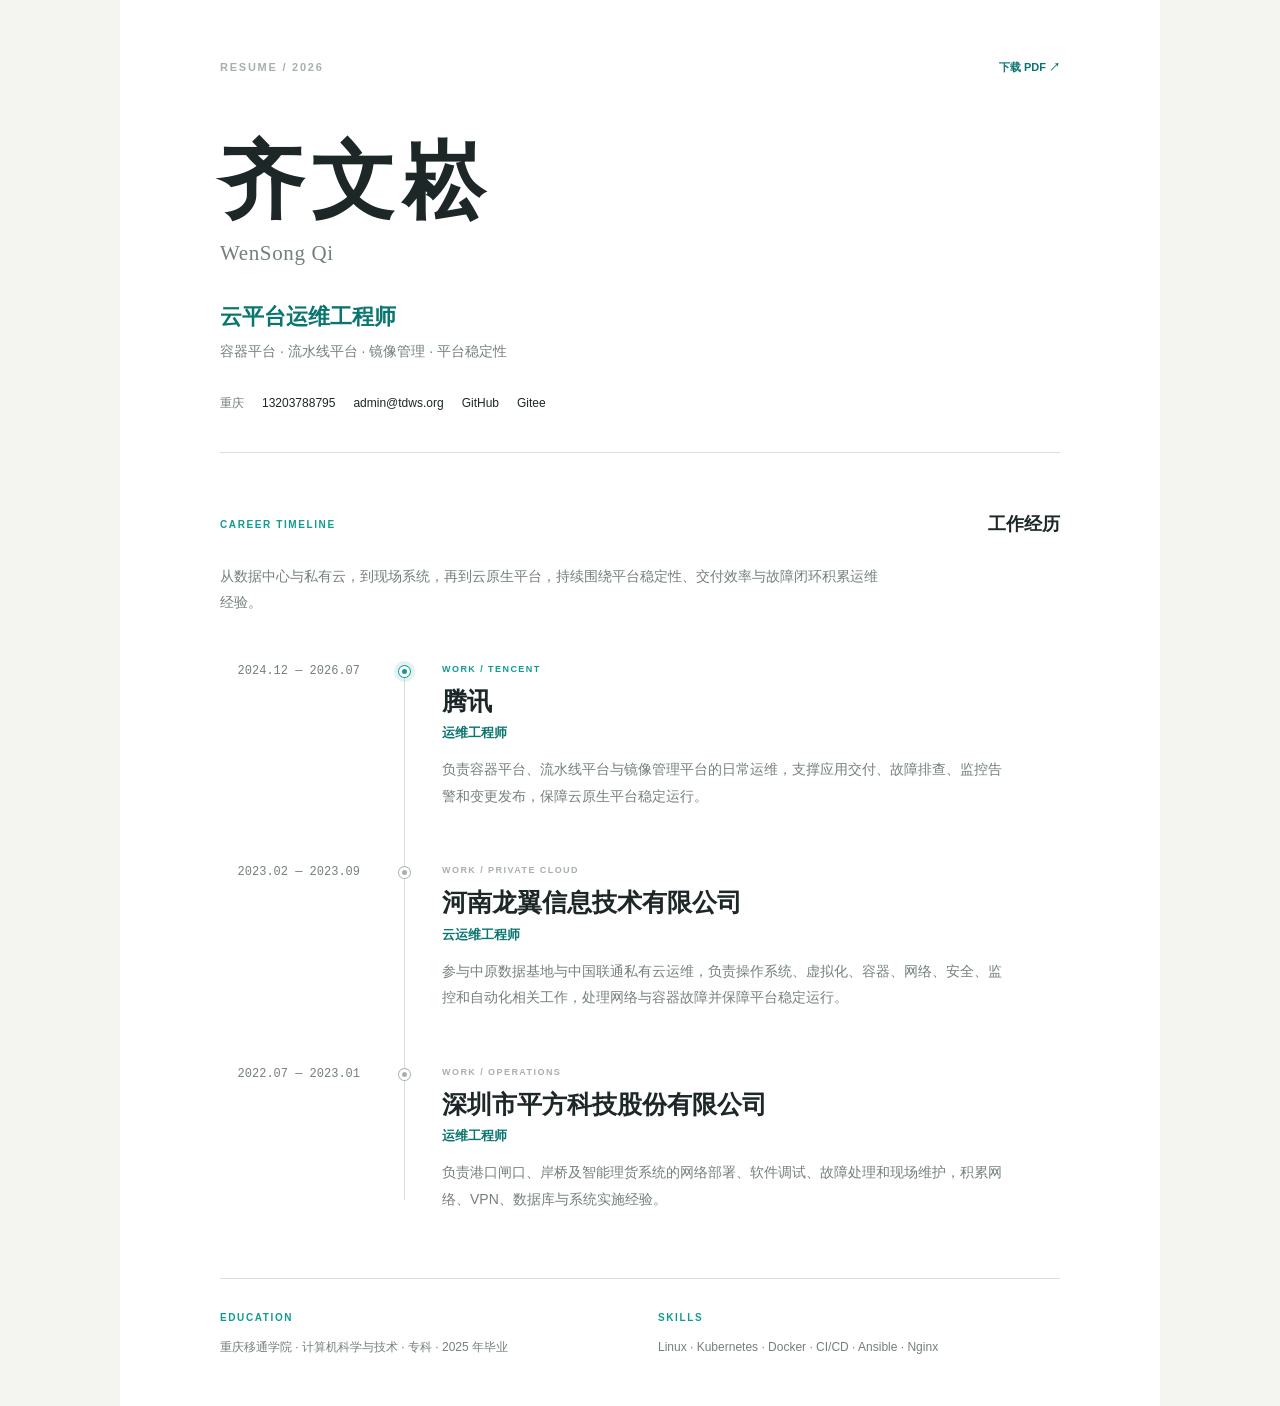
==== commit 7c4ce373: "Refine resume timeline entries" ====
--- a/src/index.html
+++ b/src/index.html
@@ -38,6 +38,8 @@
         <h2 id="timeline-title">工作经历</h2>
       </div>
 
+      <p class="timeline-lead">从数据中心与私有云，到现场系统，再到云原生平台，持续围绕平台稳定性、交付效率与故障闭环积累运维经验。</p>
+
       <div class="timeline-list">
         <article class="timeline-entry current">
           <time datetime="2024-12">2024.12 — 2026.07</time>
@@ -51,13 +53,13 @@
         </article>
 
         <article class="timeline-entry">
-          <time datetime="2023-06">2023.06 — 2023.10</time>
+          <time datetime="2023-02">2023.02 — 2023.09</time>
           <span class="timeline-dot" aria-hidden="true"></span>
           <div class="entry-content">
-            <p class="entry-type">WORK / TENCENT CLOUD</p>
-            <h3>腾讯云</h3>
-            <p class="entry-role">TKE 运维工程师</p>
-            <p class="entry-summary">参与腾讯云平台工单与 TKE 专项支持，处理容器化应用异常、平台故障和域名类问题，使用 Linux、Docker、Kubernetes、Ansible 完成运维工作。</p>
+            <p class="entry-type">WORK / PRIVATE CLOUD</p>
+            <h3>河南龙翼信息技术有限公司</h3>
+            <p class="entry-role">云运维工程师</p>
+            <p class="entry-summary">参与中原数据基地与中国联通私有云运维，负责操作系统、虚拟化、容器、网络、安全、监控和自动化相关工作，处理网络与容器故障并保障平台稳定运行。</p>
           </div>
         </article>
 
@@ -72,16 +74,6 @@
           </div>
         </article>
 
-        <article class="timeline-entry">
-          <time datetime="2022-02">2022.02 — 2022.06</time>
-          <span class="timeline-dot" aria-hidden="true"></span>
-          <div class="entry-content">
-            <p class="entry-type">WORK / PRIVATE CLOUD</p>
-            <h3>河南龙翼信息技术有限公司</h3>
-            <p class="entry-role">云运维工程师</p>
-            <p class="entry-summary">参与中原数据基地与中国联通私有云运维，负责操作系统、虚拟化、容器、网络、安全、监控和自动化相关工作。</p>
-          </div>
-        </article>
       </div>
     </section>
 
--- a/src/index.css
+++ b/src/index.css
@@ -149,6 +149,14 @@
   font-weight: 700;
 }
 
+.timeline-lead {
+  max-width: 670px;
+  margin: -26px 0 46px;
+  color: var(--muted);
+  font-size: 14px;
+  line-height: 1.9;
+}
+
 .timeline-list {
   position: relative;
   padding-left: 184px;
@@ -293,6 +301,11 @@
     margin-bottom: 38px;
   }
 
+  .timeline-lead {
+    margin: -18px 0 34px;
+    font-size: 13px;
+  }
+
   .timeline-list {
     padding-left: 24px;
   }
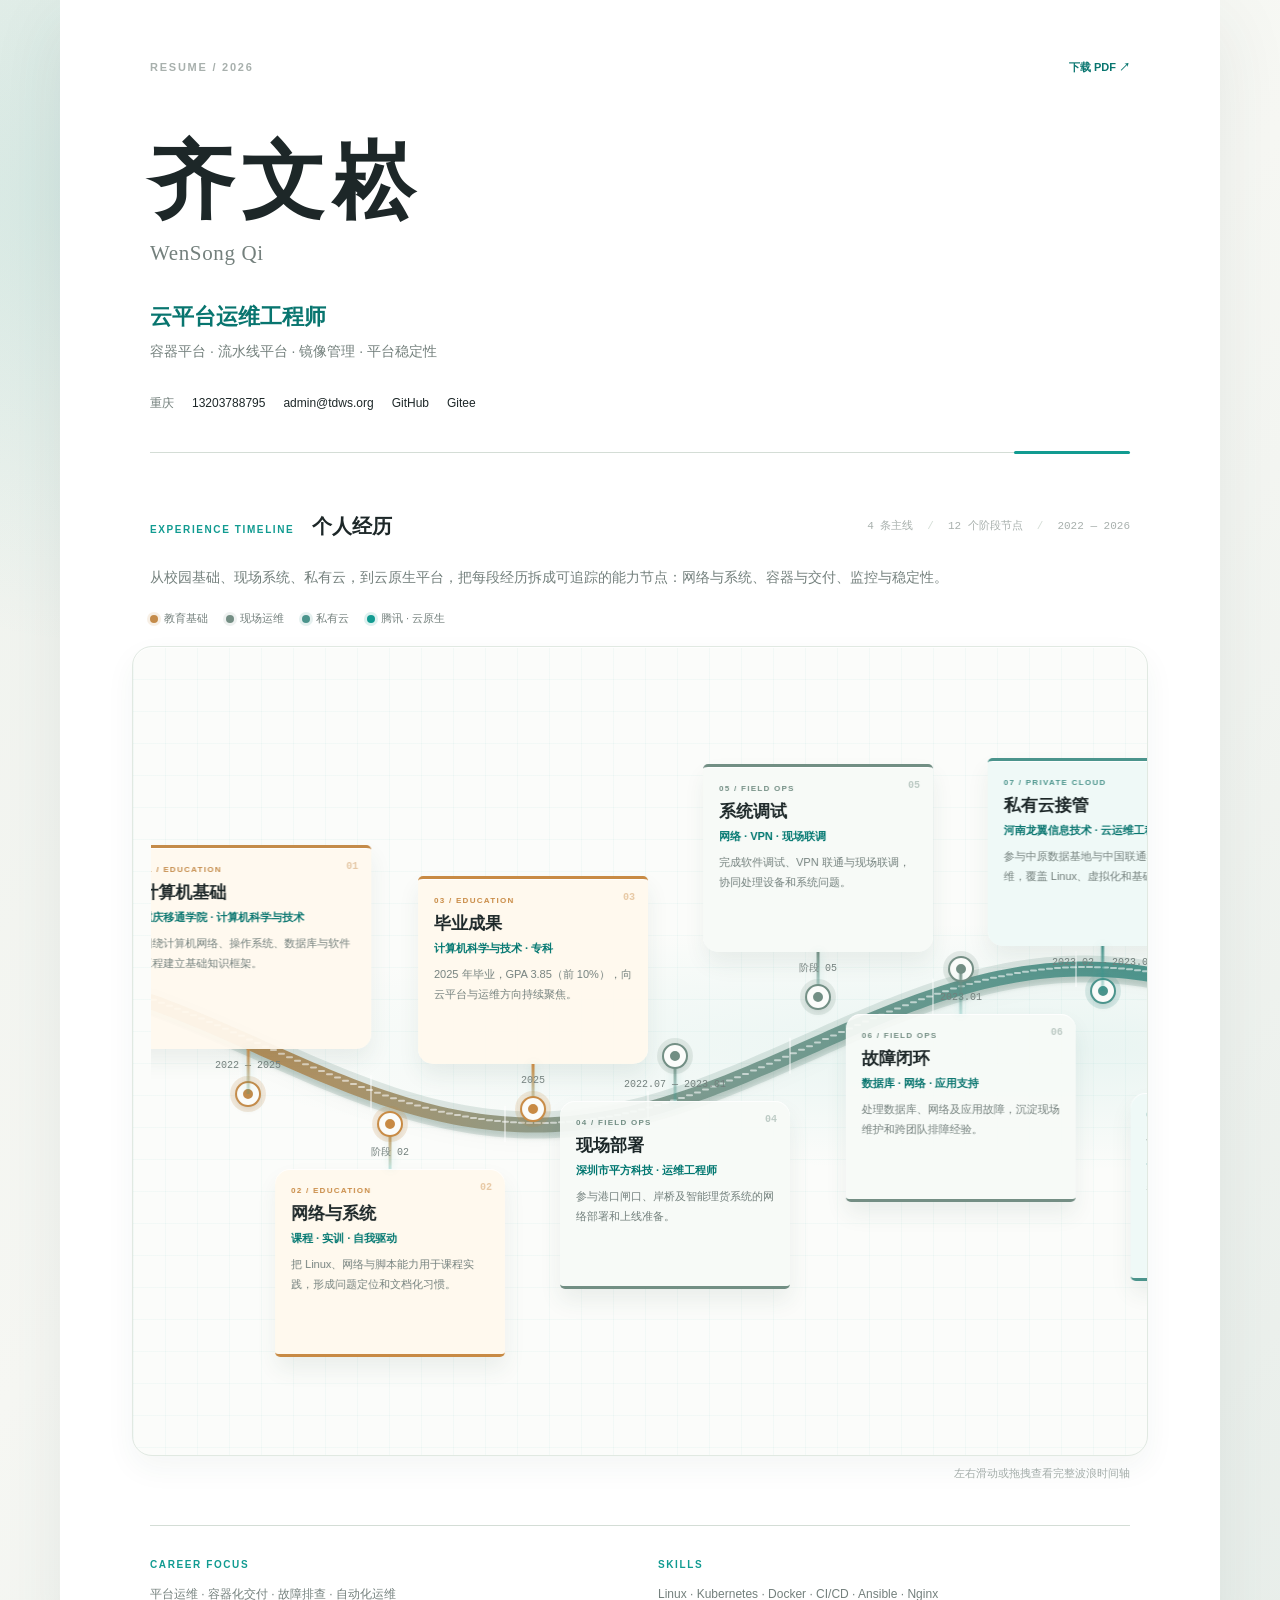
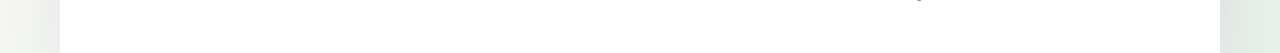
==== commit 52ac8c36: "Add wave-based interactive resume timeline" ====
--- a/src/index.html
+++ b/src/index.html
@@ -34,53 +34,194 @@
 
     <section class="timeline" aria-labelledby="timeline-title">
       <div class="timeline-heading">
-        <span class="timeline-label">CAREER TIMELINE</span>
-        <h2 id="timeline-title">工作经历</h2>
-      </div>
-
-      <p class="timeline-lead">从数据中心与私有云，到现场系统，再到云原生平台，持续围绕平台稳定性、交付效率与故障闭环积累运维经验。</p>
-
-      <div class="timeline-list">
-        <article class="timeline-entry current">
-          <time datetime="2024-12">2024.12 — 2026.07</time>
-          <span class="timeline-dot" aria-hidden="true"></span>
-          <div class="entry-content">
-            <p class="entry-type">WORK / TENCENT</p>
-            <h3>腾讯</h3>
-            <p class="entry-role">运维工程师</p>
-            <p class="entry-summary">负责容器平台、流水线平台与镜像管理平台的日常运维，支撑应用交付、故障排查、监控告警和变更发布，保障云原生平台稳定运行。</p>
-          </div>
-        </article>
-
-        <article class="timeline-entry">
-          <time datetime="2023-02">2023.02 — 2023.09</time>
-          <span class="timeline-dot" aria-hidden="true"></span>
-          <div class="entry-content">
-            <p class="entry-type">WORK / PRIVATE CLOUD</p>
-            <h3>河南龙翼信息技术有限公司</h3>
-            <p class="entry-role">云运维工程师</p>
-            <p class="entry-summary">参与中原数据基地与中国联通私有云运维，负责操作系统、虚拟化、容器、网络、安全、监控和自动化相关工作，处理网络与容器故障并保障平台稳定运行。</p>
-          </div>
-        </article>
-
-        <article class="timeline-entry">
-          <time datetime="2022-07">2022.07 — 2023.01</time>
-          <span class="timeline-dot" aria-hidden="true"></span>
-          <div class="entry-content">
-            <p class="entry-type">WORK / OPERATIONS</p>
-            <h3>深圳市平方科技股份有限公司</h3>
-            <p class="entry-role">运维工程师</p>
-            <p class="entry-summary">负责港口闸口、岸桥及智能理货系统的网络部署、软件调试、故障处理和现场维护，积累网络、VPN、数据库与系统实施经验。</p>
-          </div>
-        </article>
-
-      </div>
+        <div>
+          <span class="timeline-label">EXPERIENCE TIMELINE</span>
+          <h2 id="timeline-title">个人经历</h2>
+        </div>
+        <div class="timeline-metrics" aria-label="时间轴统计">
+          <span>4 条主线</span>
+          <span>12 个阶段节点</span>
+          <span>2022 — 2026</span>
+        </div>
+      </div>
+
+      <p class="timeline-lead">从校园基础、现场系统、私有云，到云原生平台，把每段经历拆成可追踪的能力节点：网络与系统、容器与交付、监控与稳定性。</p>
+
+      <div class="timeline-legend" aria-label="时间轴图例">
+        <span><i class="legend-dot education" aria-hidden="true"></i>教育基础</span>
+        <span><i class="legend-dot field" aria-hidden="true"></i>现场运维</span>
+        <span><i class="legend-dot private-cloud" aria-hidden="true"></i>私有云</span>
+        <span><i class="legend-dot tencent" aria-hidden="true"></i>腾讯 · 云原生</span>
+      </div>
+
+      <div class="timeline-viewport" tabindex="0" aria-label="个人经历波浪形横向时间轴">
+        <div class="timeline-stage">
+          <canvas class="timeline-wave" aria-hidden="true"></canvas>
+
+          <article class="timeline-entry education up major" style="--x: 5.5%;">
+            <div class="entry-anchor">
+              <time datetime="2022">2022 — 2025</time>
+              <span class="timeline-dot" aria-hidden="true"></span>
+            </div>
+            <div class="entry-content">
+              <p class="entry-type">01 / EDUCATION</p>
+              <h3>计算机基础</h3>
+              <p class="entry-role">重庆移通学院 · 计算机科学与技术</p>
+              <p class="entry-summary">围绕计算机网络、操作系统、数据库与软件工程建立基础知识框架。</p>
+            </div>
+          </article>
+
+          <article class="timeline-entry education down" style="--x: 13.6%;">
+            <div class="entry-anchor">
+              <time datetime="2023">阶段 02</time>
+              <span class="timeline-dot" aria-hidden="true"></span>
+            </div>
+            <div class="entry-content">
+              <p class="entry-type">02 / EDUCATION</p>
+              <h3>网络与系统</h3>
+              <p class="entry-role">课程 · 实训 · 自我驱动</p>
+              <p class="entry-summary">把 Linux、网络与脚本能力用于课程实践，形成问题定位和文档化习惯。</p>
+            </div>
+          </article>
+
+          <article class="timeline-entry education up" style="--x: 21.7%;">
+            <div class="entry-anchor">
+              <time datetime="2025">2025</time>
+              <span class="timeline-dot" aria-hidden="true"></span>
+            </div>
+            <div class="entry-content">
+              <p class="entry-type">03 / EDUCATION</p>
+              <h3>毕业成果</h3>
+              <p class="entry-role">计算机科学与技术 · 专科</p>
+              <p class="entry-summary">2025 年毕业，GPA 3.85（前 10%），向云平台与运维方向持续聚焦。</p>
+            </div>
+          </article>
+
+          <article class="timeline-entry field down" style="--x: 29.8%;">
+            <div class="entry-anchor">
+              <time datetime="2022-07">2022.07 — 2023.01</time>
+              <span class="timeline-dot" aria-hidden="true"></span>
+            </div>
+            <div class="entry-content">
+              <p class="entry-type">04 / FIELD OPS</p>
+              <h3>现场部署</h3>
+              <p class="entry-role">深圳市平方科技 · 运维工程师</p>
+              <p class="entry-summary">参与港口闸口、岸桥及智能理货系统的网络部署和上线准备。</p>
+            </div>
+          </article>
+
+          <article class="timeline-entry field up" style="--x: 37.9%;">
+            <div class="entry-anchor">
+              <time datetime="2022-10">阶段 05</time>
+              <span class="timeline-dot" aria-hidden="true"></span>
+            </div>
+            <div class="entry-content">
+              <p class="entry-type">05 / FIELD OPS</p>
+              <h3>系统调试</h3>
+              <p class="entry-role">网络 · VPN · 现场联调</p>
+              <p class="entry-summary">完成软件调试、VPN 联通与现场联调，协同处理设备和系统问题。</p>
+            </div>
+          </article>
+
+          <article class="timeline-entry field down" style="--x: 46%;">
+            <div class="entry-anchor">
+              <time datetime="2023-01">2023.01</time>
+              <span class="timeline-dot" aria-hidden="true"></span>
+            </div>
+            <div class="entry-content">
+              <p class="entry-type">06 / FIELD OPS</p>
+              <h3>故障闭环</h3>
+              <p class="entry-role">数据库 · 网络 · 应用支持</p>
+              <p class="entry-summary">处理数据库、网络及应用故障，沉淀现场维护和跨团队排障经验。</p>
+            </div>
+          </article>
+
+          <article class="timeline-entry private-cloud up" style="--x: 54.1%;">
+            <div class="entry-anchor">
+              <time datetime="2023-02">2023.02 — 2023.09</time>
+              <span class="timeline-dot" aria-hidden="true"></span>
+            </div>
+            <div class="entry-content">
+              <p class="entry-type">07 / PRIVATE CLOUD</p>
+              <h3>私有云接管</h3>
+              <p class="entry-role">河南龙翼信息技术 · 云运维工程师</p>
+              <p class="entry-summary">参与中原数据基地与中国联通私有云运维，覆盖 Linux、虚拟化和基础资源。</p>
+            </div>
+          </article>
+
+          <article class="timeline-entry private-cloud down" style="--x: 62.2%;">
+            <div class="entry-anchor">
+              <time datetime="2023-05">阶段 08</time>
+              <span class="timeline-dot" aria-hidden="true"></span>
+            </div>
+            <div class="entry-content">
+              <p class="entry-type">08 / PRIVATE CLOUD</p>
+              <h3>容器与网络</h3>
+              <p class="entry-role">容器 · 网络 · 安全</p>
+              <p class="entry-summary">参与容器、网络与安全相关运维，定位平台连通性和运行异常。</p>
+            </div>
+          </article>
+
+          <article class="timeline-entry private-cloud up" style="--x: 70.3%;">
+            <div class="entry-anchor">
+              <time datetime="2023-09">2023.09</time>
+              <span class="timeline-dot" aria-hidden="true"></span>
+            </div>
+            <div class="entry-content">
+              <p class="entry-type">09 / PRIVATE CLOUD</p>
+              <h3>监控与自动化</h3>
+              <p class="entry-role">监控 · 自动化 · 故障复盘</p>
+              <p class="entry-summary">参与监控、自动化和变更执行，推动故障发现、处理与复盘闭环。</p>
+            </div>
+          </article>
+
+          <article class="timeline-entry tencent down current major" style="--x: 78.4%;">
+            <div class="entry-anchor">
+              <time datetime="2024-12">2024.12 — 2026.07</time>
+              <span class="timeline-dot" aria-hidden="true"></span>
+            </div>
+            <div class="entry-content">
+              <p class="entry-type">10 / TENCENT</p>
+              <h3>容器平台</h3>
+              <p class="entry-role">腾讯 · 运维工程师</p>
+              <p class="entry-summary">负责容器平台日常运维，支撑应用部署、资源巡检、问题排查与稳定性保障。</p>
+            </div>
+          </article>
+
+          <article class="timeline-entry tencent up" style="--x: 86.5%;">
+            <div class="entry-anchor">
+              <time datetime="2025">阶段 11</time>
+              <span class="timeline-dot" aria-hidden="true"></span>
+            </div>
+            <div class="entry-content">
+              <p class="entry-type">11 / TENCENT</p>
+              <h3>流水线平台</h3>
+              <p class="entry-role">CI/CD · 构建 · 发布</p>
+              <p class="entry-summary">负责流水线平台运维，支撑构建、发布、权限与变更流程，提升交付可用性。</p>
+            </div>
+          </article>
+
+          <article class="timeline-entry tencent down" style="--x: 94.5%;">
+            <div class="entry-anchor">
+              <time datetime="2026-07">2026.07</time>
+              <span class="timeline-dot" aria-hidden="true"></span>
+            </div>
+            <div class="entry-content">
+              <p class="entry-type">12 / TENCENT</p>
+              <h3>镜像与治理</h3>
+              <p class="entry-role">镜像管理 · 平台稳定性</p>
+              <p class="entry-summary">负责镜像管理平台运维，覆盖镜像生命周期、仓库使用、风险排查与发布保障。</p>
+            </div>
+          </article>
+        </div>
+      </div>
+      <p class="timeline-scroll-note">左右滑动或拖拽查看完整波浪时间轴</p>
     </section>
 
     <footer class="timeline-footer">
       <div>
-        <span class="footer-label">EDUCATION</span>
-        <p>重庆移通学院 · 计算机科学与技术 · 专科 · 2025 年毕业</p>
+        <span class="footer-label">CAREER FOCUS</span>
+        <p>平台运维 · 容器化交付 · 故障排查 · 自动化运维</p>
       </div>
       <div>
         <span class="footer-label">SKILLS</span>
@@ -88,6 +229,6 @@
       </div>
     </footer>
   </main>
+  <script src="./index.js"></script>
 </body>
-
 </html>
--- a/src/index.css
+++ b/src/index.css
@@ -1,12 +1,15 @@
 :root {
   --paper: #ffffff;
-  --canvas: #f4f5f1;
+  --canvas: #eef2ed;
   --ink: #1d2728;
   --muted: #74807d;
   --soft: #a8b0ad;
-  --line: #d9dfda;
+  --line: #d4ddd6;
   --accent: #119b91;
   --accent-deep: #08756f;
+  --warm: #c48b4a;
+  --field: #748e84;
+  --private-cloud: #4b948c;
 }
 
 * {
@@ -22,7 +25,9 @@
   margin: 0;
   padding: 0;
   color: var(--ink);
-  background: var(--canvas);
+  background:
+    radial-gradient(circle at 8% 12%, rgba(17, 155, 145, 0.12), transparent 24%),
+    linear-gradient(135deg, #eef2ed 0%, #f7f8f4 48%, #e9efeb 100%);
   font-family: Inter, "PingFang SC", "Microsoft YaHei", "Helvetica Neue", Arial, sans-serif;
   font-size: 15px;
   line-height: 1.75;
@@ -39,18 +44,31 @@
 }
 
 .timeline-page {
-  width: min(100%, 1040px);
+  width: min(100%, 1160px);
   min-height: 100vh;
   margin: 0 auto;
   padding: 58px 72px 48px;
   background: var(--paper);
+  box-shadow: 0 22px 70px rgba(42, 71, 61, 0.09);
 }
 
 .intro {
-  max-width: 840px;
+  position: relative;
+  max-width: 980px;
   margin: 0 auto;
   padding-bottom: 38px;
   border-bottom: 1px solid var(--line);
+}
+
+.intro::after {
+  position: absolute;
+  right: 0;
+  bottom: -2px;
+  width: 116px;
+  height: 3px;
+  border-radius: 99px;
+  background: var(--accent);
+  content: "";
 }
 
 .intro-topline,
@@ -122,14 +140,21 @@
 }
 
 .timeline {
-  max-width: 840px;
+  max-width: 980px;
   margin: 0 auto;
   padding-top: 56px;
 }
 
 .timeline-heading {
   justify-content: space-between;
-  margin-bottom: 48px;
+  gap: 20px;
+  margin-bottom: 20px;
+}
+
+.timeline-heading > div:first-child {
+  display: flex;
+  align-items: baseline;
+  gap: 18px;
 }
 
 .timeline-label,
@@ -145,116 +170,345 @@
 .timeline-heading h2 {
   margin: 0;
   color: var(--ink);
-  font-size: 18px;
+  font-size: 20px;
   font-weight: 700;
 }
 
+.timeline-metrics {
+  display: flex;
+  flex-wrap: wrap;
+  justify-content: flex-end;
+  gap: 8px 14px;
+  color: var(--soft);
+  font-family: "SFMono-Regular", Consolas, monospace;
+  font-size: 11px;
+  white-space: nowrap;
+}
+
+.timeline-metrics span + span::before {
+  margin-right: 14px;
+  color: var(--line);
+  content: "/";
+}
+
 .timeline-lead {
-  max-width: 670px;
-  margin: -26px 0 46px;
+  max-width: 820px;
+  margin: 0 0 18px;
   color: var(--muted);
   font-size: 14px;
   line-height: 1.9;
 }
 
-.timeline-list {
+.timeline-legend {
+  display: flex;
+  flex-wrap: wrap;
+  gap: 7px 18px;
+  margin-bottom: 18px;
+  color: var(--muted);
+  font-size: 11px;
+}
+
+.timeline-legend span {
+  display: inline-flex;
+  align-items: center;
+  gap: 6px;
+}
+
+.legend-dot {
+  display: inline-block;
+  width: 8px;
+  height: 8px;
+  border-radius: 50%;
+  background: var(--field);
+  box-shadow: 0 0 0 3px rgba(116, 142, 132, 0.12);
+}
+
+.legend-dot.education {
+  background: var(--warm);
+  box-shadow: 0 0 0 3px rgba(196, 139, 74, 0.14);
+}
+
+.legend-dot.private-cloud {
+  background: var(--private-cloud);
+  box-shadow: 0 0 0 3px rgba(75, 148, 140, 0.14);
+}
+
+.legend-dot.tencent {
+  background: var(--accent);
+  box-shadow: 0 0 0 3px rgba(17, 155, 145, 0.14);
+}
+
+.timeline-viewport {
   position: relative;
-  padding-left: 184px;
-}
-
-.timeline-list::before {
-  position: absolute;
-  top: 10px;
-  bottom: 12px;
-  left: 184px;
-  width: 1px;
-  background: var(--line);
+  overflow-x: auto;
+  margin: 0 -18px;
+  padding: 20px 18px 28px;
+  border: 1px solid #e1e9e2;
+  border-radius: 20px;
+  background:
+    linear-gradient(rgba(17, 155, 145, 0.035) 1px, transparent 1px),
+    linear-gradient(90deg, rgba(17, 155, 145, 0.035) 1px, transparent 1px),
+    #fbfcfa;
+  background-size: 32px 32px;
+  box-shadow: inset 0 1px 0 rgba(255, 255, 255, 0.9), 0 12px 30px rgba(43, 81, 66, 0.05);
+  cursor: grab;
+  perspective: 1400px;
+  scroll-behavior: smooth;
+  scrollbar-color: var(--accent) #e4ebe5;
+  scrollbar-width: thin;
+  touch-action: pan-x;
+  transform-style: preserve-3d;
+}
+
+.timeline-viewport:focus-visible {
+  outline: 2px solid rgba(17, 155, 145, 0.48);
+  outline-offset: 3px;
+}
+
+.timeline-viewport.is-dragging {
+  cursor: grabbing;
+  user-select: none;
+}
+
+.timeline-viewport::-webkit-scrollbar {
+  height: 8px;
+}
+
+.timeline-viewport::-webkit-scrollbar-track {
+  border-radius: 99px;
+  background: #e4ebe5;
+}
+
+.timeline-viewport::-webkit-scrollbar-thumb {
+  border-radius: 99px;
+  background: var(--accent);
+}
+
+.timeline-stage {
+  position: relative;
+  width: max(100%, 1760px);
+  min-width: 1760px;
+  height: 760px;
+  overflow: hidden;
+  border-radius: 14px;
+  transform-style: preserve-3d;
+}
+
+.timeline-stage::before {
+  position: absolute;
+  top: 50%;
+  right: 0;
+  left: 0;
+  height: 260px;
+  border-radius: 50%;
+  background: radial-gradient(ellipse, rgba(17, 155, 145, 0.08), transparent 68%);
   content: "";
+  pointer-events: none;
+  transform: translateY(-50%);
+}
+
+.timeline-wave {
+  position: absolute;
+  inset: 0;
+  display: block;
+  width: 100%;
+  height: 100%;
+  pointer-events: none;
+  transform: translateZ(0);
 }
 
 .timeline-entry {
-  position: relative;
-  min-height: 150px;
-  padding: 0 0 54px 38px;
-}
-
-.timeline-entry:last-child {
-  min-height: 0;
-  padding-bottom: 0;
+  --entry-accent: var(--field);
+  --entry-surface: rgba(247, 250, 247, 0.94);
+  --entry-ring: rgba(116, 142, 132, 0.16);
+  position: absolute;
+  top: var(--curve-y, 50%);
+  left: var(--x);
+  z-index: 1;
+  width: 230px;
+  height: 0;
+  counter-increment: timeline-entry;
+  transform: translateX(-50%) translateZ(var(--depth, 0px)) rotateY(var(--tilt, 0deg));
+  transform-style: preserve-3d;
+  transition: transform 0.36s cubic-bezier(0.22, 0.61, 0.36, 1), filter 0.36s ease;
+}
+
+.timeline-entry.education {
+  --entry-accent: var(--warm);
+  --entry-surface: rgba(255, 249, 239, 0.95);
+  --entry-ring: rgba(196, 139, 74, 0.18);
+}
+
+.timeline-entry.private-cloud {
+  --entry-accent: var(--private-cloud);
+  --entry-surface: rgba(239, 249, 247, 0.95);
+  --entry-ring: rgba(75, 148, 140, 0.17);
+}
+
+.timeline-entry.tencent {
+  --entry-accent: var(--accent);
+  --entry-surface: rgba(232, 249, 246, 0.96);
+  --entry-ring: rgba(17, 155, 145, 0.18);
+}
+
+.timeline-entry.is-focused {
+  z-index: 4;
+  filter: saturate(1.08);
+}
+
+.entry-anchor {
+  position: absolute;
+  top: -13px;
+  left: 50%;
+  z-index: 3;
+  width: 28px;
+  height: 26px;
+  transform: translateX(-50%);
 }
 
 .timeline-entry time {
   position: absolute;
-  top: 0;
-  left: -174px;
-  width: 130px;
+  right: auto;
+  bottom: 34px;
+  left: 50%;
+  width: 210px;
   color: var(--muted);
   font-family: "SFMono-Regular", Consolas, monospace;
-  font-size: 12px;
+  font-size: 10px;
   line-height: 1.5;
-  text-align: right;
+  text-align: center;
+  transform: translateX(-50%);
   white-space: nowrap;
 }
 
+.timeline-entry.down time {
+  top: 34px;
+  bottom: auto;
+}
+
 .timeline-dot {
   position: absolute;
-  top: 4px;
-  left: -5px;
-  width: 11px;
-  height: 11px;
-  border: 3px solid var(--paper);
+  top: 2px;
+  left: 50%;
+  width: 22px;
+  height: 22px;
+  border: 6px solid #fbfcfa;
   border-radius: 50%;
-  background: var(--soft);
-  box-shadow: 0 0 0 1px var(--soft);
-}
-
-.timeline-entry.current .timeline-dot {
-  background: var(--accent);
-  box-shadow: 0 0 0 1px var(--accent), 0 0 0 5px rgba(17, 155, 145, 0.12);
+  background: var(--entry-accent);
+  box-shadow: 0 0 0 2px var(--entry-accent), 0 0 0 7px var(--entry-ring), 0 3px 7px rgba(32, 74, 56, 0.18);
+  transform: translateX(-50%);
 }
 
 .entry-content {
-  max-width: 570px;
+  position: absolute;
+  right: auto;
+  left: 50%;
+  width: 230px;
+  height: 188px;
+  padding: 16px 16px 18px;
+  border-top: 3px solid var(--entry-accent);
+  border-radius: 5px 5px 15px 15px;
+  background: var(--entry-surface);
+  box-shadow: 0 12px 22px rgba(42, 71, 61, 0.08), inset 0 1px 0 rgba(255, 255, 255, 0.86);
+  transform: translateX(-50%) translateZ(12px);
+}
+
+.timeline-entry.major {
+  width: 246px;
+}
+
+.timeline-entry.major .entry-content {
+  width: 246px;
+  height: 204px;
+}
+
+.timeline-entry.up .entry-content {
+  bottom: 45px;
+}
+
+.timeline-entry.down .entry-content {
+  top: 45px;
+  border-top: 0;
+  border-bottom: 3px solid var(--entry-accent);
+  border-radius: 15px 15px 5px 5px;
+}
+
+.timeline-entry.up .entry-content::after,
+.timeline-entry.down .entry-content::after {
+  position: absolute;
+  left: 50%;
+  width: 3px;
+  height: 45px;
+  background: linear-gradient(var(--entry-accent), rgba(17, 155, 145, 0.22));
+  box-shadow: 0 0 10px rgba(17, 155, 145, 0.18);
+  content: "";
+  transform: translateX(-50%);
+}
+
+.timeline-entry.up .entry-content::after {
+  bottom: -45px;
+}
+
+.timeline-entry.down .entry-content::after {
+  top: -45px;
+}
+
+.entry-content::before {
+  position: absolute;
+  top: 10px;
+  right: 13px;
+  color: color-mix(in srgb, var(--entry-accent) 44%, transparent);
+  content: "0" counter(timeline-entry);
+  font-family: "SFMono-Regular", Consolas, monospace;
+  font-size: 10px;
+  font-weight: 700;
 }
 
 .entry-type {
-  margin: 0 0 7px;
-  color: var(--soft);
-  font-size: 9px;
-}
-
-.timeline-entry.current .entry-type {
-  color: var(--accent);
+  margin: 0 0 6px;
+  color: var(--entry-accent);
+  font-size: 8px;
+  line-height: 1.4;
 }
 
 .entry-content h3 {
+  max-width: 88%;
   margin: 0;
   color: var(--ink);
-  font-size: 25px;
+  font-size: 17px;
   font-weight: 700;
-  line-height: 1.35;
+  line-height: 1.4;
 }
 
 .entry-role {
-  margin: 4px 0 11px;
+  margin: 4px 0 9px;
   color: var(--accent-deep);
-  font-size: 13px;
+  font-size: 11px;
   font-weight: 600;
+  line-height: 1.5;
 }
 
 .entry-summary {
   margin: 0;
   color: var(--muted);
-  font-size: 14px;
-  line-height: 1.9;
+  font-size: 11px;
+  line-height: 1.75;
+}
+
+.timeline-scroll-note {
+  display: block;
+  margin: 8px 0 0;
+  color: var(--soft);
+  font-size: 11px;
+  text-align: right;
 }
 
 .timeline-footer {
   align-items: flex-start;
   justify-content: space-between;
   gap: 36px;
-  max-width: 840px;
-  margin: 66px auto 0;
+  max-width: 980px;
+  margin: 42px auto 0;
   padding-top: 24px;
   border-top: 1px solid var(--line);
 }
@@ -296,63 +550,86 @@
 
   .timeline-heading {
     align-items: flex-start;
-    flex-direction: column-reverse;
-    gap: 4px;
-    margin-bottom: 38px;
+    flex-direction: column;
+    gap: 10px;
+    margin-bottom: 14px;
+  }
+
+  .timeline-heading > div:first-child {
+    align-items: flex-start;
+    flex-direction: column;
+    gap: 2px;
+  }
+
+  .timeline-metrics {
+    justify-content: flex-start;
+    gap: 5px 10px;
+    font-size: 10px;
+  }
+
+  .timeline-metrics span + span::before {
+    margin-right: 10px;
   }
 
   .timeline-lead {
-    margin: -18px 0 34px;
+    margin: 0 0 16px;
     font-size: 13px;
   }
 
-  .timeline-list {
-    padding-left: 24px;
-  }
-
-  .timeline-list::before {
-    left: 24px;
-  }
-
-  .timeline-entry {
-    min-height: 0;
-    padding: 0 0 48px 28px;
-  }
-
-  .timeline-entry time {
-    position: static;
-    display: block;
-    width: auto;
-    margin-bottom: 10px;
-    text-align: left;
-  }
-
-  .timeline-dot {
-    top: 5px;
-    left: -5px;
+  .timeline-legend {
+    gap: 6px 12px;
+    font-size: 10px;
+  }
+
+  .timeline-viewport {
+    margin: 0 -24px;
+    padding: 16px 24px 24px;
+    border-right: 0;
+    border-left: 0;
+    border-radius: 0;
+  }
+
+  .timeline-stage {
+    min-width: 1760px;
+    height: 740px;
+  }
+
+  .timeline-entry,
+  .timeline-entry.major {
+    width: 216px;
+  }
+
+  .entry-content,
+  .timeline-entry.major .entry-content {
+    width: 216px;
+    height: 184px;
+    padding: 15px 14px 17px;
+  }
+
+  .timeline-entry.major .entry-content {
+    height: 196px;
   }
 
   .entry-content h3 {
-    font-size: 22px;
+    font-size: 16px;
   }
 
   .entry-summary {
-    font-size: 13px;
-    line-height: 1.8;
+    font-size: 10px;
   }
 
   .timeline-footer {
     align-items: stretch;
     flex-direction: column;
     gap: 18px;
-    margin-top: 48px;
+    margin-top: 36px;
   }
 }
 
 @media print {
   @page {
-    size: A4;
-    margin: 14mm;
+    size: A4 landscape;
+    margin: 10mm;
   }
 
   body {
@@ -362,10 +639,56 @@
   .timeline-page {
     width: 100%;
     padding: 0;
-  }
-
-  .intro h1 {
-    margin-top: 42px;
+    box-shadow: none;
+  }
+
+  .timeline-viewport {
+    margin: 0;
+    overflow: visible;
+    border: 0;
+    box-shadow: none;
+    background: transparent;
+  }
+
+  .timeline-stage {
+    width: 100%;
+    min-width: 0;
+    height: 680px;
+  }
+
+  .timeline-entry,
+  .timeline-entry.major {
+    width: 150px;
+  }
+
+  .entry-content,
+  .timeline-entry.major .entry-content {
+    width: 150px;
+    height: 158px;
+    padding: 11px 10px 12px;
+    box-shadow: none;
+  }
+
+  .timeline-entry.major .entry-content {
+    height: 170px;
+  }
+
+  .entry-content h3 {
+    font-size: 12px;
+  }
+
+  .entry-role,
+  .entry-summary {
+    font-size: 8px;
+  }
+
+  .entry-summary {
+    line-height: 1.5;
+  }
+
+  .timeline-scroll-note,
+  .intro-topline a {
+    display: none;
   }
 
   .timeline-entry,
@@ -373,7 +696,9 @@
     break-inside: avoid;
   }
 
-  .intro-topline a {
-    display: none;
-  }
-}
+  .entry-content,
+  .timeline-entry.current .entry-content {
+    print-color-adjust: exact;
+    -webkit-print-color-adjust: exact;
+  }
+}
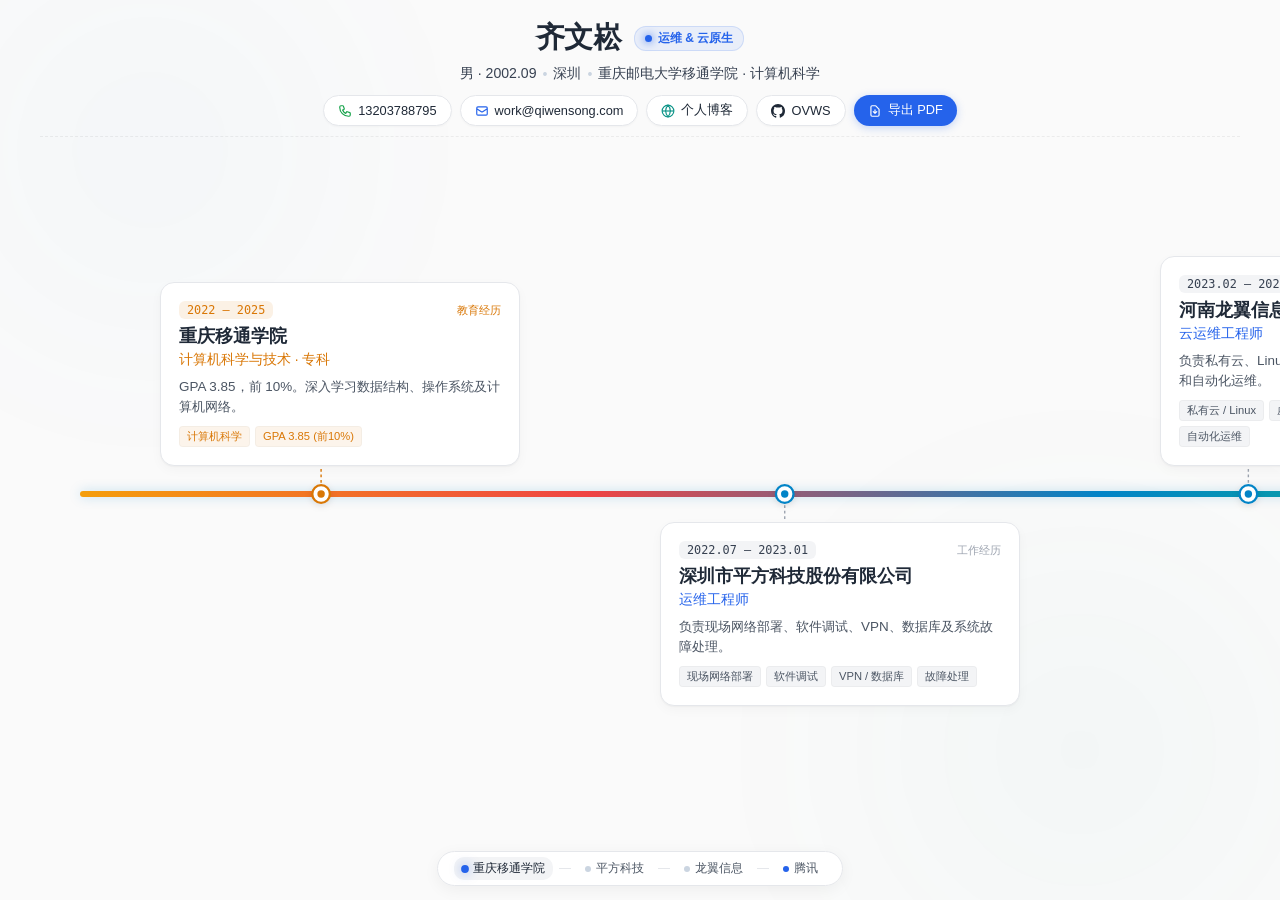
==== commit be456e6a: "fix: restore src mirror for Vercel root directory" ====
--- a/src/index.html
+++ b/src/index.html
@@ -1,234 +1,294 @@
-<!doctype html>
+<!DOCTYPE html>
 <html lang="zh-CN">
-
 <head>
-  <meta charset="UTF-8">
-  <meta name="viewport" content="width=device-width, initial-scale=1.0">
-  <meta name="theme-color" content="#f4f5f1">
-  <meta name="description" content="齐文崧的云平台运维工程师职业时间轴。">
-  <title>齐文崧 | 云平台运维工程师</title>
-  <link rel="stylesheet" href="./index.css">
+  <meta charset="UTF-8" />
+  <meta name="viewport" content="width=device-width, initial-scale=1.0" />
+  <title>齐文崧 | 个人简历时间轴</title>
+  <meta name="description" content="齐文崧的个人简历时间轴，专注于容器平台、Kubernetes、CI/CD流水线、私有云及系统高可用保障。" />
+  
+  <link rel="stylesheet" href="styles.css" />
 </head>
-
-<body>
-  <main class="timeline-page">
-    <header class="intro">
-      <div class="intro-topline">
-        <span>RESUME / 2026</span>
-        <a href="./QiWenSong-yunwei.pdf" download>下载 PDF ↗</a>
-      </div>
-
-      <h1>齐文崧</h1>
-      <p class="name-en">WenSong Qi</p>
-      <p class="role">云平台运维工程师</p>
-      <p class="focus">容器平台 · 流水线平台 · 镜像管理 · 平台稳定性</p>
-
-      <div class="contact-line">
-        <span>重庆</span>
-        <a href="tel:13203788795">13203788795</a>
-        <a href="mailto:admin@tdws.org">admin@tdws.org</a>
-        <a href="https://github.com/ovws/resume" target="_blank" rel="noreferrer">GitHub</a>
-        <a href="https://gitee.com/wikiq" target="_blank" rel="noreferrer">Gitee</a>
+<body class="single-screen">
+  
+  <!-- Subtle Ambient Background Accents -->
+  <div class="bg-glow bg-glow-left"></div>
+  <div class="bg-glow bg-glow-right"></div>
+
+  <!-- Fixed 100vh App Viewport (NO Vertical Page Scrolling) -->
+  <div class="app-viewport">
+    
+    <!-- Top Hero Compact Header -->
+    <header class="compact-hero">
+      <div class="hero-top-row">
+        <h1 class="user-name">齐文崧</h1>
+        <span class="status-indicator" title="当前状态：在线 / 随时可约">
+          <span class="status-ping"></span>
+          <span class="status-text">运维 & 云原生</span>
+        </span>
+      </div>
+
+      <div class="hero-sub-row">
+        <span class="sub-item">男 · 2002.09</span>
+        <span class="dot-divider">•</span>
+        <span class="sub-item">深圳</span>
+        <span class="dot-divider">•</span>
+        <span class="sub-item">重庆邮电大学移通学院 · 计算机科学</span>
+      </div>
+
+      <div class="hero-actions-row">
+        <a href="tel:13203788795" class="action-chip chip-phone" title="拨打电话">
+          <svg viewBox="0 0 24 24" width="14" height="14" fill="none" stroke="currentColor" stroke-width="2">
+            <path stroke-linecap="round" stroke-linejoin="round" d="M3 5a2 2 0 012-2h3.28a1 1 0 01.948.684l1.498 4.493a1 1 0 01-.502 1.21l-2.257 1.13a11.042 11.042 0 005.516 5.516l1.13-2.257a1 1 0 011.21-.502l4.493 1.498a1 1 0 01.684.949V19a2 2 0 01-2 2h-1C9.716 21 3 14.284 3 6V5z"/>
+          </svg>
+          <span>13203788795</span>
+        </a>
+
+        <a href="mailto:work@qiwensong.com" class="action-chip chip-mail" title="发送邮件">
+          <svg viewBox="0 0 24 24" width="14" height="14" fill="none" stroke="currentColor" stroke-width="2">
+            <path stroke-linecap="round" stroke-linejoin="round" d="M3 8l7.89 5.26a2 2 0 002.22 0L21 8M5 19h14a2 2 0 002-2V7a2 2 0 00-2-2H5a2 2 0 00-2 2v10a2 2 0 002 2z"/>
+          </svg>
+          <span>work@qiwensong.com</span>
+        </a>
+
+        <a href="https://www.qiwensong.com/" target="_blank" rel="noopener noreferrer" class="action-chip chip-blog" title="访问个人博客">
+          <svg viewBox="0 0 24 24" width="14" height="14" fill="none" stroke="currentColor" stroke-width="2">
+            <circle cx="12" cy="12" r="10"></circle>
+            <line x1="2" y1="12" x2="22" y2="12"></line>
+            <path d="M12 2a15.3 15.3 0 0 1 4 10 15.3 15.3 0 0 1-4 10 15.3 15.3 0 0 1-4-10 15.3 15.3 0 0 1 4-10z"></path>
+          </svg>
+          <span>个人博客</span>
+        </a>
+
+        <a href="https://github.com/ovws" target="_blank" rel="noopener noreferrer" class="action-chip chip-github" title="访问 GitHub">
+          <svg viewBox="0 0 24 24" width="14" height="14" fill="currentColor">
+            <path d="M12 0C5.37 0 0 5.37 0 12c0 5.31 3.435 9.795 8.205 11.385.6.105.825-.255.825-.57 0-.285-.015-1.23-.015-2.235-3.015.555-3.795-.735-4.035-1.41-.135-.345-.72-1.41-1.23-1.695-.42-.225-1.02-.78-.015-.795.945-.015 1.62.87 1.845 1.23 1.08 1.815 2.805 1.305 3.495.99.105-.78.42-1.305.765-1.605-2.67-.3-5.46-1.335-5.46-5.925 0-1.305.465-2.385 1.23-3.225-.12-.3-.54-1.53.12-3.18 0 0 1.005-.315 3.3 1.23.96-.27 1.98-.405 3-.405s2.04.135 3 .405c2.295-1.56 3.3-1.23 3.3-1.23.66 1.65.24 2.88.12 3.18.765.84 1.23 1.905 1.23 3.225 0 4.605-2.805 5.625-5.475 5.925.435.375.81 1.095.81 2.22 0 1.605-.015 2.895-.015 3.3 0 .315.225.69.825.57A12.02 12.02 0 0024 12c0-6.63-5.37-12-12-12z"/>
+          </svg>
+          <span>OVWS</span>
+        </a>
+
+        <button class="action-chip chip-primary" id="btn-pdf">
+          <svg viewBox="0 0 24 24" width="14" height="14" fill="none" stroke="currentColor" stroke-width="2">
+            <path stroke-linecap="round" stroke-linejoin="round" d="M12 10v6m0 0l-3-3m3 3l3-3m2 8H7a2 2 0 01-2-2V5a2 2 0 012-2h5.586a1 1 0 01.707.293l5.414 5.414a1 1 0 01.293.707V19a2 2 0 01-2 2z"/>
+          </svg>
+          <span>导出 PDF</span>
+        </button>
       </div>
     </header>
 
-    <section class="timeline" aria-labelledby="timeline-title">
-      <div class="timeline-heading">
-        <div>
-          <span class="timeline-label">EXPERIENCE TIMELINE</span>
-          <h2 id="timeline-title">个人经历</h2>
-        </div>
-        <div class="timeline-metrics" aria-label="时间轴统计">
-          <span>4 条主线</span>
-          <span>12 个阶段节点</span>
-          <span>2022 — 2026</span>
-        </div>
-      </div>
-
-      <p class="timeline-lead">从校园基础、现场系统、私有云，到云原生平台，把每段经历拆成可追踪的能力节点：网络与系统、容器与交付、监控与稳定性。</p>
-
-      <div class="timeline-legend" aria-label="时间轴图例">
-        <span><i class="legend-dot education" aria-hidden="true"></i>教育基础</span>
-        <span><i class="legend-dot field" aria-hidden="true"></i>现场运维</span>
-        <span><i class="legend-dot private-cloud" aria-hidden="true"></i>私有云</span>
-        <span><i class="legend-dot tencent" aria-hidden="true"></i>腾讯 · 云原生</span>
-      </div>
-
-      <div class="timeline-viewport" tabindex="0" aria-label="个人经历波浪形横向时间轴">
-        <div class="timeline-stage">
-          <canvas class="timeline-wave" aria-hidden="true"></canvas>
-
-          <article class="timeline-entry education up major" style="--x: 5.5%;">
-            <div class="entry-anchor">
-              <time datetime="2022">2022 — 2025</time>
-              <span class="timeline-dot" aria-hidden="true"></span>
-            </div>
-            <div class="entry-content">
-              <p class="entry-type">01 / EDUCATION</p>
-              <h3>计算机基础</h3>
-              <p class="entry-role">重庆移通学院 · 计算机科学与技术</p>
-              <p class="entry-summary">围绕计算机网络、操作系统、数据库与软件工程建立基础知识框架。</p>
-            </div>
-          </article>
-
-          <article class="timeline-entry education down" style="--x: 13.6%;">
-            <div class="entry-anchor">
-              <time datetime="2023">阶段 02</time>
-              <span class="timeline-dot" aria-hidden="true"></span>
-            </div>
-            <div class="entry-content">
-              <p class="entry-type">02 / EDUCATION</p>
-              <h3>网络与系统</h3>
-              <p class="entry-role">课程 · 实训 · 自我驱动</p>
-              <p class="entry-summary">把 Linux、网络与脚本能力用于课程实践，形成问题定位和文档化习惯。</p>
-            </div>
-          </article>
-
-          <article class="timeline-entry education up" style="--x: 21.7%;">
-            <div class="entry-anchor">
-              <time datetime="2025">2025</time>
-              <span class="timeline-dot" aria-hidden="true"></span>
-            </div>
-            <div class="entry-content">
-              <p class="entry-type">03 / EDUCATION</p>
-              <h3>毕业成果</h3>
-              <p class="entry-role">计算机科学与技术 · 专科</p>
-              <p class="entry-summary">2025 年毕业，GPA 3.85（前 10%），向云平台与运维方向持续聚焦。</p>
-            </div>
-          </article>
-
-          <article class="timeline-entry field down" style="--x: 29.8%;">
-            <div class="entry-anchor">
-              <time datetime="2022-07">2022.07 — 2023.01</time>
-              <span class="timeline-dot" aria-hidden="true"></span>
-            </div>
-            <div class="entry-content">
-              <p class="entry-type">04 / FIELD OPS</p>
-              <h3>现场部署</h3>
-              <p class="entry-role">深圳市平方科技 · 运维工程师</p>
-              <p class="entry-summary">参与港口闸口、岸桥及智能理货系统的网络部署和上线准备。</p>
-            </div>
-          </article>
-
-          <article class="timeline-entry field up" style="--x: 37.9%;">
-            <div class="entry-anchor">
-              <time datetime="2022-10">阶段 05</time>
-              <span class="timeline-dot" aria-hidden="true"></span>
-            </div>
-            <div class="entry-content">
-              <p class="entry-type">05 / FIELD OPS</p>
-              <h3>系统调试</h3>
-              <p class="entry-role">网络 · VPN · 现场联调</p>
-              <p class="entry-summary">完成软件调试、VPN 联通与现场联调，协同处理设备和系统问题。</p>
-            </div>
-          </article>
-
-          <article class="timeline-entry field down" style="--x: 46%;">
-            <div class="entry-anchor">
-              <time datetime="2023-01">2023.01</time>
-              <span class="timeline-dot" aria-hidden="true"></span>
-            </div>
-            <div class="entry-content">
-              <p class="entry-type">06 / FIELD OPS</p>
-              <h3>故障闭环</h3>
-              <p class="entry-role">数据库 · 网络 · 应用支持</p>
-              <p class="entry-summary">处理数据库、网络及应用故障，沉淀现场维护和跨团队排障经验。</p>
-            </div>
-          </article>
-
-          <article class="timeline-entry private-cloud up" style="--x: 54.1%;">
-            <div class="entry-anchor">
-              <time datetime="2023-02">2023.02 — 2023.09</time>
-              <span class="timeline-dot" aria-hidden="true"></span>
-            </div>
-            <div class="entry-content">
-              <p class="entry-type">07 / PRIVATE CLOUD</p>
-              <h3>私有云接管</h3>
-              <p class="entry-role">河南龙翼信息技术 · 云运维工程师</p>
-              <p class="entry-summary">参与中原数据基地与中国联通私有云运维，覆盖 Linux、虚拟化和基础资源。</p>
-            </div>
-          </article>
-
-          <article class="timeline-entry private-cloud down" style="--x: 62.2%;">
-            <div class="entry-anchor">
-              <time datetime="2023-05">阶段 08</time>
-              <span class="timeline-dot" aria-hidden="true"></span>
-            </div>
-            <div class="entry-content">
-              <p class="entry-type">08 / PRIVATE CLOUD</p>
-              <h3>容器与网络</h3>
-              <p class="entry-role">容器 · 网络 · 安全</p>
-              <p class="entry-summary">参与容器、网络与安全相关运维，定位平台连通性和运行异常。</p>
-            </div>
-          </article>
-
-          <article class="timeline-entry private-cloud up" style="--x: 70.3%;">
-            <div class="entry-anchor">
-              <time datetime="2023-09">2023.09</time>
-              <span class="timeline-dot" aria-hidden="true"></span>
-            </div>
-            <div class="entry-content">
-              <p class="entry-type">09 / PRIVATE CLOUD</p>
-              <h3>监控与自动化</h3>
-              <p class="entry-role">监控 · 自动化 · 故障复盘</p>
-              <p class="entry-summary">参与监控、自动化和变更执行，推动故障发现、处理与复盘闭环。</p>
-            </div>
-          </article>
-
-          <article class="timeline-entry tencent down current major" style="--x: 78.4%;">
-            <div class="entry-anchor">
-              <time datetime="2024-12">2024.12 — 2026.07</time>
-              <span class="timeline-dot" aria-hidden="true"></span>
-            </div>
-            <div class="entry-content">
-              <p class="entry-type">10 / TENCENT</p>
-              <h3>容器平台</h3>
-              <p class="entry-role">腾讯 · 运维工程师</p>
-              <p class="entry-summary">负责容器平台日常运维，支撑应用部署、资源巡检、问题排查与稳定性保障。</p>
-            </div>
-          </article>
-
-          <article class="timeline-entry tencent up" style="--x: 86.5%;">
-            <div class="entry-anchor">
-              <time datetime="2025">阶段 11</time>
-              <span class="timeline-dot" aria-hidden="true"></span>
-            </div>
-            <div class="entry-content">
-              <p class="entry-type">11 / TENCENT</p>
-              <h3>流水线平台</h3>
-              <p class="entry-role">CI/CD · 构建 · 发布</p>
-              <p class="entry-summary">负责流水线平台运维，支撑构建、发布、权限与变更流程，提升交付可用性。</p>
-            </div>
-          </article>
-
-          <article class="timeline-entry tencent down" style="--x: 94.5%;">
-            <div class="entry-anchor">
-              <time datetime="2026-07">2026.07</time>
-              <span class="timeline-dot" aria-hidden="true"></span>
-            </div>
-            <div class="entry-content">
-              <p class="entry-type">12 / TENCENT</p>
-              <h3>镜像与治理</h3>
-              <p class="entry-role">镜像管理 · 平台稳定性</p>
-              <p class="entry-summary">负责镜像管理平台运维，覆盖镜像生命周期、仓库使用、风险排查与发布保障。</p>
-            </div>
-          </article>
-        </div>
-      </div>
-      <p class="timeline-scroll-note">左右滑动或拖拽查看完整波浪时间轴</p>
-    </section>
-
-    <footer class="timeline-footer">
-      <div>
-        <span class="footer-label">CAREER FOCUS</span>
-        <p>平台运维 · 容器化交付 · 故障排查 · 自动化运维</p>
-      </div>
-      <div>
-        <span class="footer-label">SKILLS</span>
-        <p>Linux · Kubernetes · Docker · CI/CD · Ansible · Nginx</p>
+    <!-- Center Main Timeline Area -->
+    <main class="timeline-viewport-wrapper" id="timeline-wrapper">
+      <div class="timeline-viewport-track" id="timeline-viewport">
+        <div class="timeline-inner-track" id="timeline-track">
+
+          <!-- SVG Vector Layer: Vibrant Gradient Axis Line & Connectors & Dots ON THE LINE -->
+          <svg class="kbg-svg" id="timeline-svg">
+            <defs>
+              <linearGradient id="colorAxisGrad" x1="0%" y1="0%" x2="100%" y2="0%">
+                <stop offset="0%" stop-color="#f59e0b" />
+                <stop offset="25%" stop-color="#ef4444" />
+                <stop offset="50%" stop-color="#0284c7" />
+                <stop offset="75%" stop-color="#10b981" />
+                <stop offset="100%" stop-color="#2563eb" />
+              </linearGradient>
+
+              <linearGradient id="colorAxisGlow" x1="0%" y1="0%" x2="100%" y2="0%">
+                <stop offset="0%" stop-color="rgba(245, 158, 11, 0.35)" />
+                <stop offset="50%" stop-color="rgba(2, 132, 199, 0.35)" />
+                <stop offset="100%" stop-color="rgba(37, 99, 235, 0.35)" />
+              </linearGradient>
+            </defs>
+
+            <!-- Glow line behind -->
+            <line id="svg-timeline-axis-glow" x1="0%" y1="50%" x2="100%" y2="50%" stroke="url(#colorAxisGlow)" stroke-width="18" stroke-linecap="round" />
+            <!-- Primary Vibrant Gradient Timeline Axis Line -->
+            <line id="svg-timeline-axis" x1="0%" y1="50%" x2="100%" y2="50%" stroke="url(#colorAxisGrad)" stroke-width="8" stroke-linecap="round" />
+            
+            <g id="svg-connectors"></g>
+            <g id="svg-dots"></g>
+          </svg>
+
+          <!-- Timeline Cards Layer -->
+          <div class="cards-container" id="cards-container">
+
+            <!-- NODE 0: 重庆移通学院 (TOP) -->
+            <div class="card-wrapper card-top" data-index="0" id="node-0">
+              <div class="kbg-card card-edu" id="card-0">
+                <div class="card-meta">
+                  <span class="time-badge badge-amber">2022 — 2025</span>
+                  <span class="type-tag tag-amber">教育经历</span>
+                </div>
+
+                <h2 class="card-title">重庆移通学院</h2>
+                <div class="card-role role-amber">计算机科学与技术 · 专科</div>
+
+                <p class="card-desc">
+                  GPA 3.85，前 10%。深入学习数据结构、操作系统及计算机网络。
+                </p>
+
+                <div class="card-pills">
+                  <span class="pill pill-amber">计算机科学</span>
+                  <span class="pill pill-amber">GPA 3.85 (前10%)</span>
+                </div>
+              </div>
+            </div>
+
+            <!-- NODE 1: 深圳市平方科技股份有限公司 (BOTTOM) -->
+            <div class="card-wrapper card-bottom" data-index="1" id="node-1">
+              <div class="kbg-card" id="card-1">
+                <div class="card-meta">
+                  <span class="time-badge">2022.07 — 2023.01</span>
+                  <span class="type-tag">工作经历</span>
+                </div>
+
+                <h2 class="card-title">深圳市平方科技股份有限公司</h2>
+                <div class="card-role">运维工程师</div>
+
+                <p class="card-desc">
+                  负责现场网络部署、软件调试、VPN、数据库及系统故障处理。
+                </p>
+
+                <div class="card-pills">
+                  <span class="pill">现场网络部署</span>
+                  <span class="pill">软件调试</span>
+                  <span class="pill">VPN / 数据库</span>
+                  <span class="pill">故障处理</span>
+                </div>
+              </div>
+            </div>
+
+            <!-- NODE 2: 河南龙翼信息技术有限公司 (TOP) -->
+            <div class="card-wrapper card-top" data-index="2" id="node-2">
+              <div class="kbg-card" id="card-2">
+                <div class="card-meta">
+                  <span class="time-badge">2023.02 — 2023.09</span>
+                  <span class="type-tag">工作经历</span>
+                </div>
+
+                <h2 class="card-title">河南龙翼信息技术有限公司</h2>
+                <div class="card-role">云运维工程师</div>
+
+                <p class="card-desc">
+                  负责私有云、Linux、虚拟化、容器、网络、安全、监控和自动化运维。
+                </p>
+
+                <div class="card-pills">
+                  <span class="pill">私有云 / Linux</span>
+                  <span class="pill">虚拟化 & 容器</span>
+                  <span class="pill">网络与安全</span>
+                  <span class="pill">自动化运维</span>
+                </div>
+              </div>
+            </div>
+
+            <!-- NODE 3: 腾讯 (BOTTOM) -->
+            <div class="card-wrapper card-bottom" data-index="3" id="node-3">
+              <div class="kbg-card card-featured" id="card-3">
+                <div class="card-meta">
+                  <span class="time-badge badge-blue">2024.12 — 2026.07</span>
+                  <span class="type-tag tag-blue">核心经历</span>
+                </div>
+
+                <h2 class="card-title">腾讯</h2>
+                <div class="card-role role-blue">运维工程师</div>
+
+                <p class="card-desc">
+                  负责容器平台、流水线平台、镜像管理平台，以及监控告警、变更发布和故障排查。
+                </p>
+
+                <div class="card-pills">
+                  <span class="pill pill-blue">容器平台</span>
+                  <span class="pill pill-blue">CI/CD 流水线</span>
+                  <span class="pill pill-blue">镜像管理</span>
+                  <span class="pill pill-blue">平台稳定性</span>
+                </div>
+              </div>
+            </div>
+
+          </div>
+        </div>
+      </div>
+    </main>
+
+    <!-- Bottom Navigation Bar -->
+    <footer class="footer-nav">
+      <div class="nav-pills">
+        <button class="nav-node-btn active" data-target="0">
+          <span class="dot dot-amber"></span>
+          <span>重庆移通学院</span>
+        </button>
+        <span class="sep"></span>
+        <button class="nav-node-btn" data-target="1">
+          <span class="dot"></span>
+          <span>平方科技</span>
+        </button>
+        <span class="sep"></span>
+        <button class="nav-node-btn" data-target="2">
+          <span class="dot"></span>
+          <span>龙翼信息</span>
+        </button>
+        <span class="sep"></span>
+        <button class="nav-node-btn" data-target="3">
+          <span class="dot dot-blue"></span>
+          <span>腾讯</span>
+        </button>
       </div>
     </footer>
-  </main>
-  <script src="./index.js"></script>
+
+  </div>
+
+  <!-- Print Template -->
+  <div class="print-container">
+    <div class="print-header">
+      <h2>齐文崧 - 个人简历</h2>
+      <p>深圳 | 电话: 13203788795 | 邮箱: work@qiwensong.com | 博客: https://www.qiwensong.com/ | GitHub: https://github.com/ovws</p>
+    </div>
+
+    <div class="print-section">
+      <h3 class="print-section-title">教育与工作履历</h3>
+
+      <div class="print-item">
+        <div class="print-item-header">
+          <strong>腾讯</strong>
+          <span class="print-date">2024.12 — 2026.07</span>
+        </div>
+        <div class="print-role">运维工程师</div>
+        <p class="print-desc">
+          负责容器平台、流水线平台、镜像管理平台，以及监控告警、变更发布和故障排查。
+        </p>
+      </div>
+
+      <div class="print-item">
+        <div class="print-item-header">
+          <strong>河南龙翼信息技术有限公司</strong>
+          <span class="print-date">2023.02 — 2023.09</span>
+        </div>
+        <div class="print-role">云运维工程师</div>
+        <p class="print-desc">
+          负责私有云、Linux、虚拟化、容器、网络、安全、监控和自动化运维。
+        </p>
+      </div>
+
+      <div class="print-item">
+        <div class="print-item-header">
+          <strong>深圳市平方科技股份有限公司</strong>
+          <span class="print-date">2022.07 — 2023.01</span>
+        </div>
+        <div class="print-role">运维工程师</div>
+        <p class="print-desc">
+          负责现场网络部署、软件调试、VPN、数据库及系统故障处理。
+        </p>
+      </div>
+
+      <div class="print-item">
+        <div class="print-item-header">
+          <strong>重庆移通学院</strong>
+          <span class="print-date">2022 — 2025</span>
+        </div>
+        <div class="print-role">计算机科学与技术 · 专科 (GPA 3.85，前 10%)</div>
+      </div>
+    </div>
+  </div>
+
+  <script src="main.js"></script>
 </body>
 </html>
--- a/src/styles.css
+++ b/src/styles.css
@@ -0,0 +1,531 @@
+/* ==========================================================================
+   Deluxe Killed-by-Google Resume Timeline - Enhanced Styling
+   ========================================================================== */
+
+/* Custom Font Declaration */
+@font-face {
+  font-family: 'TXHuaGuan';
+  src: url('./fonts/TXHuaGuan-Medium.ttf') format('truetype');
+  font-weight: normal;
+  font-style: normal;
+  font-display: swap;
+}
+
+:root {
+  /* Killed by Google Palette */
+  --kbg-bg: #fafafa;
+  --kbg-card-bg: #ffffff;
+  --kbg-text-main: #1f2937;
+  --kbg-text-sub: #4b5563;
+  --kbg-text-light: #9ca3af;
+  --kbg-border: #e5e7eb;
+  --kbg-border-hover: #2563eb;
+
+  /* Accents */
+  --kbg-blue: #2563eb;
+  --kbg-amber: #d97706;
+  --kbg-teal: #0d9488;
+
+  /* Premium Shadows */
+  --elevation-1: 0 4px 12px rgba(0, 0, 0, 0.03), 0 1px 2px rgba(0, 0, 0, 0.04);
+  --elevation-2: 0 12px 28px rgba(37, 99, 235, 0.1), 0 2px 6px rgba(0, 0, 0, 0.04);
+
+  /* Fonts */
+  --font-main: 'TXHuaGuan', 'Roboto', 'Noto Sans SC', -apple-system, BlinkMacSystemFont, sans-serif;
+  --font-mono: 'JetBrains Mono', monospace;
+
+  --timeline-width: 2200px;
+}
+
+/* Base Reset & 100vh Screen Boundary */
+*, *::before, *::after {
+  box-sizing: border-box;
+  margin: 0;
+  padding: 0;
+}
+
+html, body {
+  width: 100%;
+  height: 100vh;
+  overflow: hidden;
+  background-color: var(--kbg-bg);
+  color: var(--kbg-text-main);
+  font-family: var(--font-main);
+  -webkit-font-smoothing: antialiased;
+}
+
+/* Ambient Background Lights */
+.bg-glow {
+  position: fixed;
+  border-radius: 50%;
+  filter: blur(120px);
+  pointer-events: none;
+  z-index: 0;
+  opacity: 0.35;
+}
+
+.bg-glow-left {
+  width: 500px;
+  height: 500px;
+  top: -100px;
+  left: -100px;
+  background: radial-gradient(circle, rgba(2, 132, 199, 0.15), transparent 70%);
+}
+
+.bg-glow-right {
+  width: 600px;
+  height: 600px;
+  bottom: -150px;
+  right: -100px;
+  background: radial-gradient(circle, rgba(13, 148, 136, 0.15), transparent 70%);
+}
+
+.app-viewport {
+  position: relative;
+  width: 100vw;
+  height: 100vh;
+  display: flex;
+  flex-direction: column;
+  overflow: hidden;
+  z-index: 1;
+}
+
+/* --------------------------------------------------------------------------
+   Top Hero Compact Section
+   -------------------------------------------------------------------------- */
+.compact-hero {
+  flex: 0 0 auto;
+  width: 100%;
+  max-width: 1200px;
+  margin: 0 auto;
+  padding: 18px 24px 10px;
+  display: flex;
+  flex-direction: column;
+  align-items: center;
+  text-align: center;
+  border-bottom: 1px dashed rgba(0, 0, 0, 0.06);
+}
+
+.hero-top-row {
+  display: flex;
+  align-items: center;
+  justify-content: center;
+  gap: 12px;
+  flex-wrap: wrap;
+  margin-bottom: 6px;
+}
+
+.user-name {
+  font-size: 1.8rem;
+  font-weight: 700;
+  color: var(--kbg-text-main);
+  letter-spacing: -0.01em;
+}
+
+.status-indicator {
+  display: inline-flex;
+  align-items: center;
+  gap: 6px;
+  padding: 3px 10px;
+  border-radius: 12px;
+  background: rgba(37, 99, 235, 0.08);
+  border: 1px solid rgba(37, 99, 235, 0.15);
+}
+
+.status-ping {
+  width: 7px;
+  height: 7px;
+  border-radius: 50%;
+  background: var(--kbg-blue);
+  box-shadow: 0 0 8px var(--kbg-blue);
+}
+
+.status-text {
+  font-size: 0.75rem;
+  font-weight: 600;
+  color: var(--kbg-blue);
+}
+
+.hero-sub-row {
+  font-size: 0.88rem;
+  color: var(--kbg-text-sub);
+  margin-bottom: 12px;
+  display: flex;
+  align-items: center;
+  justify-content: center;
+  flex-wrap: wrap;
+  gap: 6px;
+}
+
+.sub-item {
+  color: #374151;
+}
+
+.dot-divider {
+  color: #cbd5e1;
+}
+
+/* Action Chips */
+.hero-actions-row {
+  display: flex;
+  flex-wrap: wrap;
+  justify-content: center;
+  gap: 8px;
+}
+
+.action-chip {
+  display: inline-flex;
+  align-items: center;
+  gap: 6px;
+  padding: 6px 14px;
+  border-radius: 16px;
+  font-size: 0.8rem;
+  font-weight: 500;
+  cursor: pointer;
+  border: 1px solid var(--kbg-border);
+  background: #ffffff;
+  color: var(--kbg-text-main);
+  text-decoration: none;
+  transition: all 0.2s cubic-bezier(0.16, 1, 0.3, 1);
+  font-family: var(--font-main);
+  box-shadow: 0 1px 2px rgba(0, 0, 0, 0.03);
+}
+
+.action-chip:hover {
+  background: #ffffff;
+  border-color: #cbd5e1;
+  box-shadow: 0 4px 12px rgba(0, 0, 0, 0.06);
+  transform: translateY(-2px);
+}
+
+.chip-phone svg { color: #16a34a; }
+.chip-mail svg { color: var(--kbg-blue); }
+.chip-blog svg { color: var(--kbg-teal); }
+.chip-github svg { color: #1f2937; }
+
+.chip-primary {
+  background: var(--kbg-blue);
+  color: #ffffff;
+  border: none;
+  box-shadow: 0 2px 8px rgba(37, 99, 235, 0.25);
+}
+
+.chip-primary:hover {
+  background: #1d4ed8;
+  box-shadow: 0 4px 14px rgba(37, 99, 235, 0.35);
+}
+
+/* --------------------------------------------------------------------------
+   Center Timeline Viewport (Flex 1 to Fill Available Screen Height)
+   -------------------------------------------------------------------------- */
+.timeline-viewport-wrapper {
+  flex: 1 1 auto;
+  position: relative;
+  width: 100vw;
+  overflow-x: auto;
+  overflow-y: hidden;
+  cursor: grab;
+  user-select: none;
+  z-index: 10;
+  scrollbar-width: none;
+}
+
+.timeline-viewport-wrapper::-webkit-scrollbar {
+  display: none;
+}
+
+.timeline-viewport-wrapper:active {
+  cursor: grabbing;
+}
+
+.timeline-viewport-track {
+  position: relative;
+  width: var(--timeline-width);
+  height: 100%;
+  padding: 0 80px;
+}
+
+.timeline-inner-track {
+  position: relative;
+  width: 100%;
+  height: 100%;
+}
+
+/* Guaranteed Vibrant Gradient Timeline Axis Line via CSS ::before */
+.timeline-inner-track::before {
+  content: '';
+  position: absolute;
+  top: 50%;
+  left: 0;
+  width: 100%;
+  height: 6px;
+  transform: translateY(-50%);
+  background: linear-gradient(90deg, #f59e0b, #ef4444 25%, #0284c7 50%, #10b981 75%, #2563eb 100%);
+  border-radius: 3px;
+  box-shadow: 0 0 12px rgba(2, 132, 199, 0.25);
+  z-index: 1;
+  pointer-events: none;
+}
+
+/* SVG Vector Overlay */
+.kbg-svg {
+  position: absolute;
+  top: 0;
+  left: 0;
+  width: 100%;
+  height: 100%;
+  pointer-events: none;
+  z-index: 2;
+}
+
+.svg-dot-group {
+  cursor: pointer;
+  pointer-events: auto;
+  transition: transform 0.2s ease;
+}
+
+.svg-dot-group:hover {
+  transform: scale(1.35);
+}
+
+/* --------------------------------------------------------------------------
+   Timeline Cards Layer (Symmetrical Top & Bottom Placement)
+   -------------------------------------------------------------------------- */
+.cards-container {
+  position: relative;
+  width: 100%;
+  height: 100%;
+  z-index: 3;
+}
+
+.card-wrapper {
+  position: absolute;
+  width: 360px;
+  transition: opacity 0.25s ease, transform 0.25s ease;
+  will-change: transform, opacity;
+}
+
+#node-0 { left: 80px; }
+#node-1 { left: 580px; }
+#node-2 { left: 1080px; }
+#node-3 { left: 1580px; }
+
+/* Symmetrical Placement relative to the 50% Timeline Axis line */
+.card-top {
+  bottom: calc(50% + 28px);
+}
+
+.card-bottom {
+  top: calc(50% + 28px);
+}
+
+.kbg-card {
+  position: relative;
+  background: var(--kbg-card-bg);
+  border: 1px solid var(--kbg-border);
+  border-radius: 14px;
+  padding: 18px;
+  box-shadow: var(--elevation-1);
+  transition: transform 0.25s cubic-bezier(0.16, 1, 0.3, 1), box-shadow 0.25s ease, border-color 0.25s ease;
+  will-change: transform;
+}
+
+.card-wrapper:hover .kbg-card {
+  border-color: rgba(37, 99, 235, 0.3);
+  box-shadow: var(--elevation-2);
+  transform: translateY(-4px);
+}
+
+.card-featured {
+  border: 2px solid var(--kbg-blue);
+  background: #ffffff;
+}
+
+.card-meta {
+  display: flex;
+  align-items: center;
+  justify-content: space-between;
+  margin-bottom: 6px;
+}
+
+.time-badge {
+  font-family: var(--font-mono);
+  font-size: 0.74rem;
+  font-weight: 500;
+  padding: 2px 8px;
+  border-radius: 6px;
+  background: #f3f4f6;
+  color: #374151;
+}
+
+.badge-amber {
+  background: rgba(217, 119, 6, 0.1);
+  color: var(--kbg-amber);
+}
+
+.badge-blue {
+  background: rgba(37, 99, 235, 0.1);
+  color: var(--kbg-blue);
+}
+
+.type-tag {
+  font-size: 0.7rem;
+  color: var(--kbg-text-light);
+}
+
+.tag-amber { color: var(--kbg-amber); font-weight: 500; }
+.tag-blue { color: var(--kbg-blue); font-weight: 500; }
+
+.card-title {
+  font-size: 1.12rem;
+  font-weight: 700;
+  color: var(--kbg-text-main);
+  margin-bottom: 3px;
+  line-height: 1.3;
+}
+
+.card-role {
+  font-size: 0.86rem;
+  font-weight: 500;
+  color: var(--kbg-blue);
+  margin-bottom: 8px;
+}
+
+.role-amber { color: var(--kbg-amber); }
+.role-blue { color: var(--kbg-blue); }
+
+.card-desc {
+  font-size: 0.84rem;
+  line-height: 1.45;
+  color: var(--kbg-text-sub);
+  margin-bottom: 10px;
+}
+
+.card-pills {
+  display: flex;
+  flex-wrap: wrap;
+  gap: 5px;
+}
+
+.pill {
+  font-size: 0.7rem;
+  padding: 2px 7px;
+  border-radius: 4px;
+  background: #f3f4f6;
+  color: #4b5563;
+  border: 1px solid rgba(0, 0, 0, 0.03);
+}
+
+.pill-amber {
+  background: rgba(217, 119, 6, 0.08);
+  color: var(--kbg-amber);
+}
+
+.pill-blue {
+  background: rgba(37, 99, 235, 0.08);
+  color: var(--kbg-blue);
+}
+
+/* Spotlight dimming */
+.cards-container.has-active .card-wrapper:not(.is-active) {
+  opacity: 0.35;
+}
+
+/* --------------------------------------------------------------------------
+   Bottom Quick Navigation Bar
+   -------------------------------------------------------------------------- */
+.footer-nav {
+  flex: 0 0 auto;
+  padding-bottom: 14px;
+  display: flex;
+  justify-content: center;
+  z-index: 90;
+}
+
+.nav-pills {
+  background: rgba(255, 255, 255, 0.95);
+  backdrop-filter: blur(12px);
+  border: 1px solid var(--kbg-border);
+  padding: 5px 16px;
+  border-radius: 24px;
+  box-shadow: 0 4px 16px rgba(0, 0, 0, 0.05);
+  display: flex;
+  align-items: center;
+  gap: 6px;
+}
+
+.nav-node-btn {
+  display: flex;
+  align-items: center;
+  gap: 5px;
+  background: none;
+  border: none;
+  color: var(--kbg-text-sub);
+  font-size: 0.78rem;
+  font-family: var(--font-main);
+  cursor: pointer;
+  padding: 3px 8px;
+  border-radius: 10px;
+  transition: all 0.15s ease;
+}
+
+.nav-node-btn:hover,
+.nav-node-btn.active {
+  color: var(--kbg-text-main);
+  background: #f3f4f6;
+}
+
+.dot {
+  width: 6px;
+  height: 6px;
+  border-radius: 50%;
+  background: #cbd5e1;
+}
+
+.dot-amber { background: var(--kbg-amber); }
+.dot-blue { background: var(--kbg-blue); }
+
+.nav-node-btn.active .dot {
+  background: var(--kbg-blue);
+  box-shadow: 0 0 8px rgba(37, 99, 235, 0.5);
+  transform: scale(1.3);
+}
+
+.sep {
+  width: 12px;
+  height: 1px;
+  background: var(--kbg-border);
+}
+
+/* Print */
+.print-container { display: none; }
+@media print {
+  body * { visibility: hidden; }
+  .print-container, .print-container * { visibility: visible; }
+  .print-container {
+    display: block !important;
+    position: absolute;
+    top: 0;
+    left: 0;
+    width: 100%;
+    padding: 30px;
+    background: #ffffff;
+    color: #000;
+  }
+  .print-header { border-bottom: 2px solid #000; padding-bottom: 12px; margin-bottom: 20px; }
+  .print-header h2 { font-size: 20px; }
+  .print-section { margin-bottom: 20px; }
+  .print-section-title { font-size: 14px; border-bottom: 1px solid #ccc; padding-bottom: 4px; margin-bottom: 10px; font-weight: bold; }
+  .print-item { margin-bottom: 14px; }
+  .print-item-header { display: flex; justify-content: space-between; font-size: 13px; font-weight: bold; }
+}
+
+@media (max-width: 768px) {
+  .user-name { font-size: 1.4rem; }
+  .card-wrapper { width: 300px; }
+  #node-0 { left: 40px; }
+  #node-1 { left: 380px; }
+  #node-2 { left: 720px; }
+  #node-3 { left: 1060px; }
+  :root { --timeline-width: 1440px; }
+}
